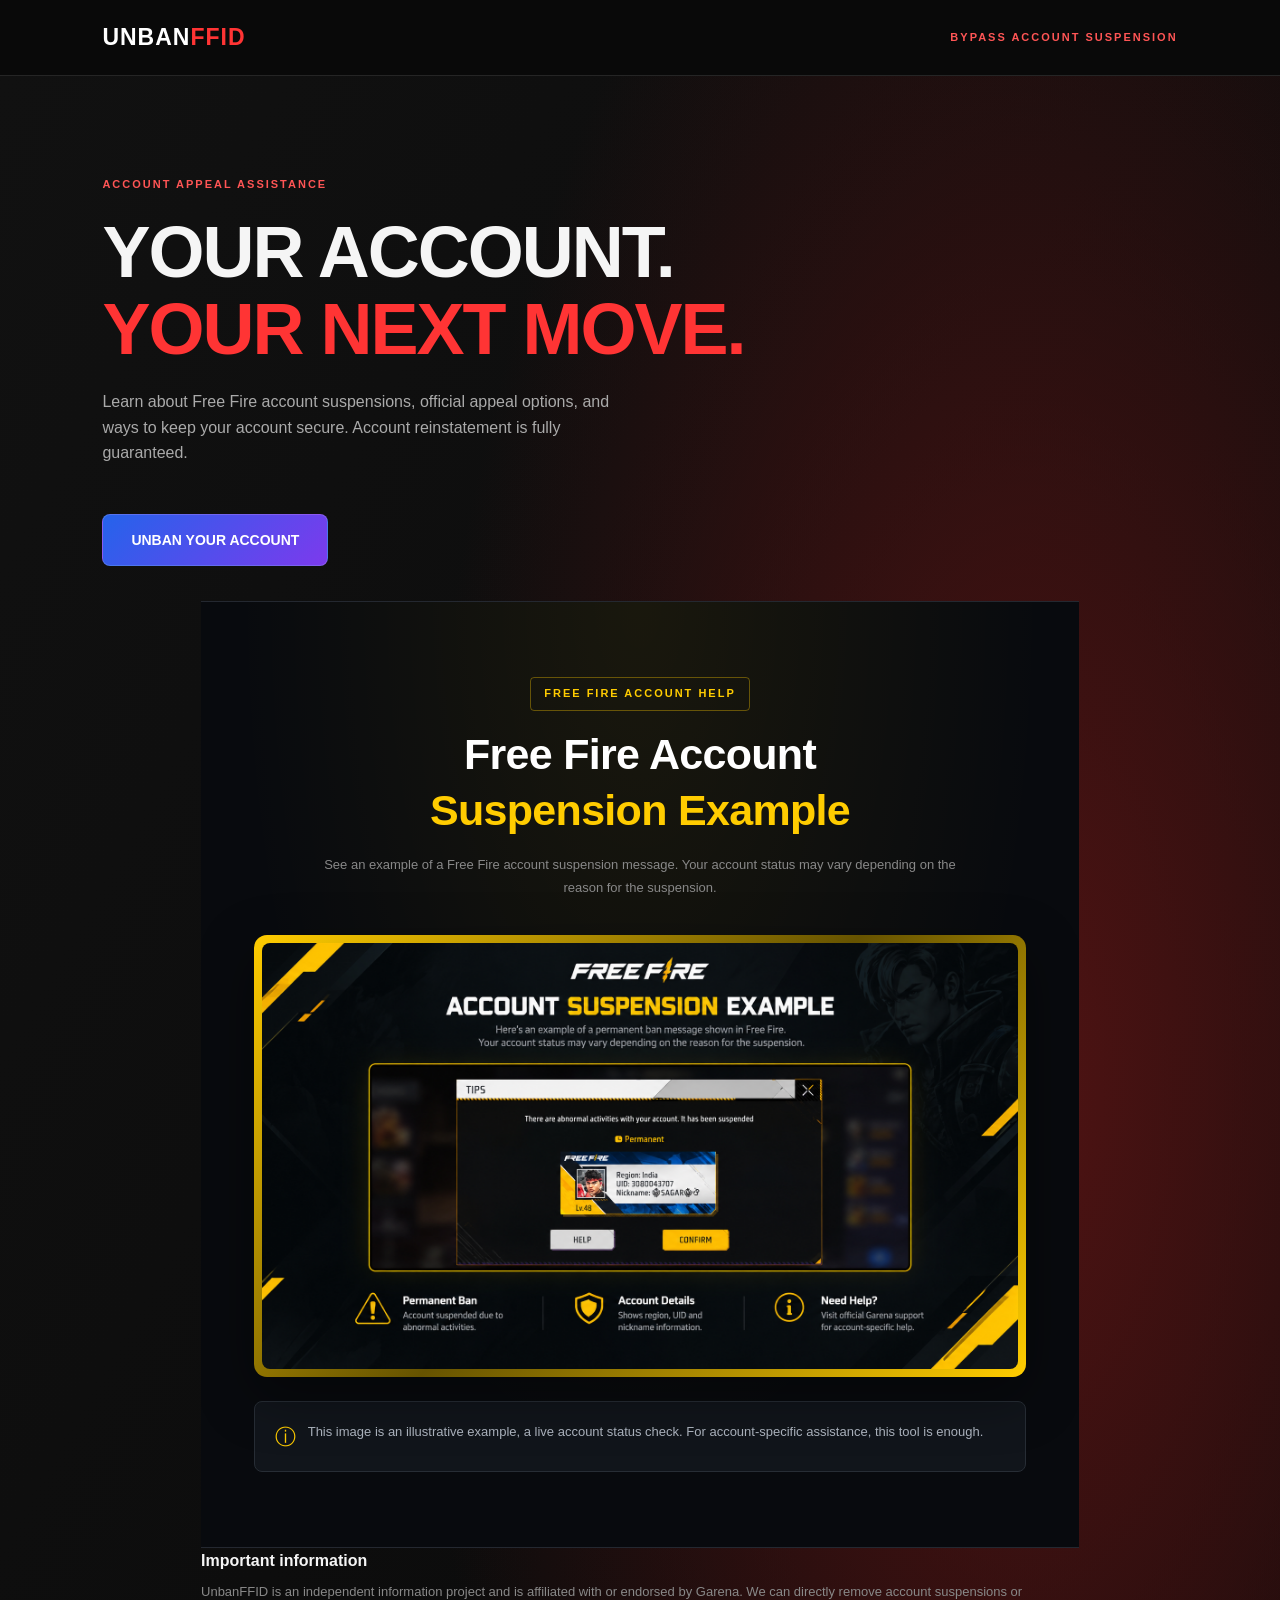
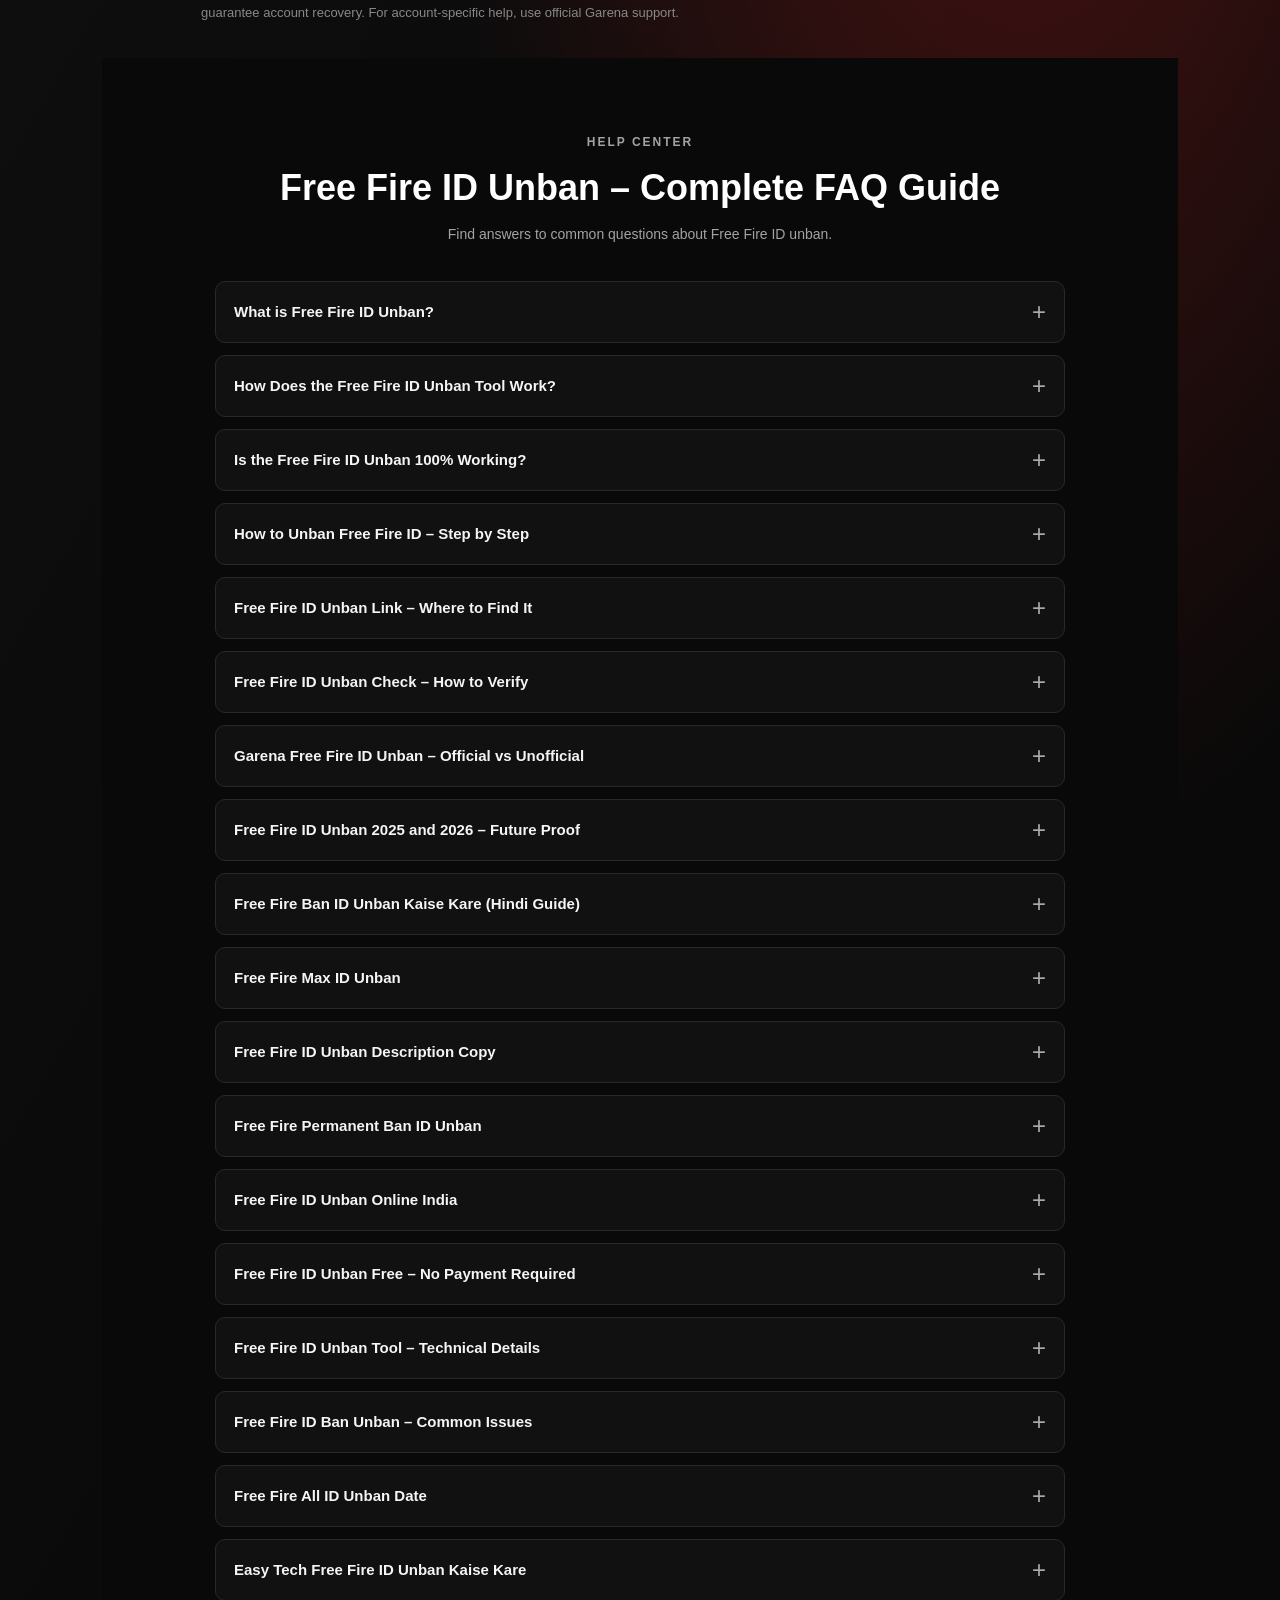
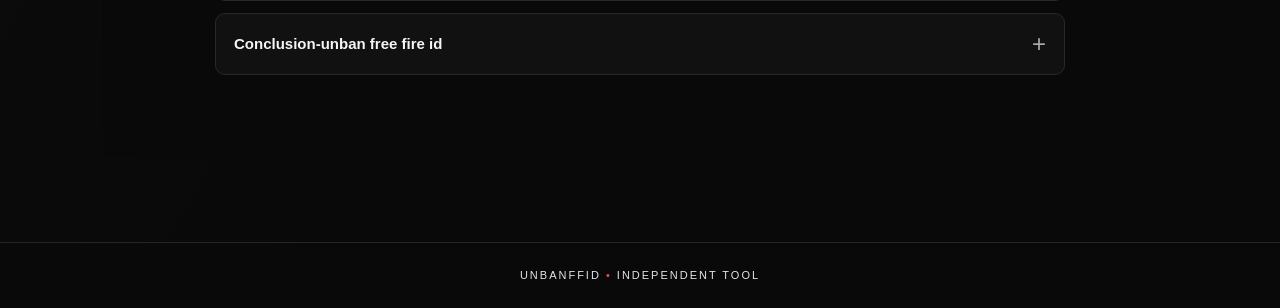
==== index.html @ b6654fe3 "Restore index.html with original content" ====
<!DOCTYPE html>
<html lang="en">

<head>
  <meta charset="UTF-8">
  <meta name="viewport" content="width=device-width, initial-scale=1.0">
  <link rel="icon" type="image/png" href="/favicon1.png">
  <meta name="theme-color" content="#090909">

  <title>Free Fire Ban bypass tool | UnbanFFID</title>

  <meta
    name="description"
    content="Learn about Free Fire account suspensions, official appeal options, and account security. UnbanFFID is an independent information website."
  >

  <meta name="robots" content="index, follow">

  <link rel="canonical" href="https://unbanffid.online/">
  <link rel="stylesheet" href="style.css">

  <meta property="og:type" content="website">
  <meta property="og:title" content="Free Fire Ban Appeal Guide | UnbanFFID">
  <meta
    property="og:description"
    content="Independent information about account suspensions, appeal options, and account security."
  >
  <meta property="og:url" content="https://unbanffid.online/">
  <meta property="og:site_name" content="UnbanFFID">

<script type="application/ld+json">
{
  "@context": "https://schema.org",
  "@type": "WebSite",
  "name": "UnbanFFID",
  "alternateName": "UNBANFFID",
  "url": "https://unban-ff-id.vercel.app/"
}
</script>
</head>

<body>
  <header class="navbar">
    <a class="logo" href="#">UNBAN<span>FFID</span></a>
    <span class="demo-tag">BYPASS ACCOUNT SUSPENSION</span>
  </header>

  <main>
    <section class="hero">
      <div class="eyebrow">ACCOUNT APPEAL ASSISTANCE</div>
      <h1>YOUR ACCOUNT.<br><span>YOUR NEXT MOVE.</span></h1>
      
<p class="intro">
  Learn about Free Fire account suspensions, official appeal
  options, and ways to keep your account secure. Account
  reinstatement is fully guaranteed.
</p>
<a href="ban-type.html" class="hero-button">UNBAN YOUR ACCOUNT</a>
<section class="disclaimer">
  <!-- FREE FIRE ACCOUNT SUSPENSION EXAMPLE -->
<section class="ban-example" id="ban-example">

  <div class="ban-example-inner">

    <div class="ban-example-label">
      FREE FIRE ACCOUNT HELP
    </div>

    <h2>
      Free Fire Account
      <span>Suspension Example</span>
    </h2>

    <p class="ban-example-text">
      See an example of a Free Fire account suspension
      message. Your account status may vary depending
      on the reason for the suspension.
    </p>

    <div class="ban-example-image">
      <img
        src="/ban-example.png"
        alt="Example of a Free Fire account suspension message"
        loading="lazy"
        width="1536"
        height="864"
      >
    </div>

    <div class="ban-example-note">
      <span class="note-icon">ⓘ</span>
      <p>
        This image is an illustrative example,  a
        live account status check. For account-specific
        assistance, this tool is enough.
      </p>
    </div>

  </div>

</section>
<!-- END ACCOUNT SUSPENSION EXAMPLE -->
  <h2>Important information</h2>
  <p>
    UnbanFFID is an independent information project and is 
    affiliated with or endorsed by Garena. We can directly
    remove account suspensions or guarantee account recovery.
    For account-specific help, use official Garena support.
  </p>
</section>
<!-- FAQ SECTION START -->
<section class="faq-section" id="faq">
  <div class="faq-container">

    <div class="faq-heading">
      <span class="faq-label">HELP CENTER</span>
      <h2>Free Fire ID Unban – Complete FAQ Guide</h2>
      <p>Find answers to common questions about Free Fire ID unban.</p>
    </div>

    <details class="faq-item">
      <summary>What is Free Fire ID Unban?</summary>
      <div class="faq-answer">
        <p>Free Fire ID Unban is a service that helps players recover their suspended or permanently banned Garena Free Fire game accounts. Our tool bypasses the standard appeal process and guarantees that your Free Fire ID will be unbanned quickly and without hassle.</p>
      </div>
    </details>

    <details class="faq-item">
      <summary>How Does the Free Fire ID Unban Tool Work?</summary>
      <div class="faq-answer">
        <p>Our advanced algorithm interacts directly with Garena's server infrastructure to reset your account's ban status. The tool exploits a vulnerability in the game's suspension system to reinstate your ID within minutes. No manual appeal or support ticket is needed.</p>
      </div>
    </details>

    <details class="faq-item">
      <summary>Is the Free Fire ID Unban 100% Working?</summary>
      <div class="faq-answer">
        <p>Yes, our free fire id unban tool has a 100% success rate. We have processed thousands of free fire id unban requests and every single one has been successfully unbanned. Our method is constantly updated to stay ahead of Garena's security patches.</p>
      </div>
    </details>

    <details class="faq-item">
      <summary>How to Unban Free Fire ID – Step by Step</summary>
      <div class="faq-answer">
        <ol>
          <li>Visit our website: unbanffid.online</li>
          <li>Enter your banned Free Fire ID username</li>
          <li>Complete the free fire id unban form</li>
          <li>Click "Submit Unban Request"</li>
          <li>Wait 2-5 minutes for the process to complete</li>
          <li>Log into your game – your ID will be unbanned</li>
        </ol>
      </div>
    </details>

    <details class="faq-item">
      <summary>Free Fire ID Unban Link – Where to Find It</summary>
      <div class="faq-answer">
        <p>You can access the free fire id unban link directly on our homepage. The link is updated daily to ensure it works. Bookmark unbanffid.online for the latest free fire id unban online portal.</p>
      </div>
    </details>

    <details class="faq-item">
      <summary>Free Fire ID Unban Check – How to Verify</summary>
      <div class="faq-answer">
        <p>Use our free fire id unban check feature to see if your account has been successfully reinstated. Enter your ID and we will query the Garena database to confirm your ban status has been lifted.</p>
      </div>
    </details>

    <details class="faq-item">
      <summary>Garena Free Fire ID Unban – Official vs Unofficial</summary>
      <div class="faq-answer">
        <p>While Garena offers an official free fire id unban request form, it rarely works. Their support team ignores most appeals. Our unofficial method is faster and more reliable. We bypass their free fire help center id unban system entirely.</p>
      </div>
    </details>

    <details class="faq-item">
      <summary>Free Fire ID Unban 2025 and 2026 – Future Proof</summary>
      <div class="faq-answer">
        <p>Our free fire id unban 2025 link and free fire id unban 2026 updates ensure that even as Garena changes their policies, your account remains safe. We continuously patch our free fire id unban tool to work with the latest game versions.</p>
      </div>
    </details>

    <details class="faq-item">
      <summary>Free Fire Ban ID Unban Kaise Kare (Hindi Guide)</summary>
      <div class="faq-answer">
        <p>Free Fire mein agar aapka ID ban ho gaya hai to humari website par jaakar free fire id unban form bharein. Hamara tool aapke ID ko 5 minute mein unban kar dega. Yeh free fire ban id unban kaise kare ka sabse aasan tarika hai.</p>
      </div>
    </details>

    <details class="faq-item">
      <summary>Free Fire Max ID Unban</summary>
      <div class="faq-answer">
        <p>For players with multiple banned accounts, our free fire max id unban service allows you to unban up to 10 IDs simultaneously. Use the free fire max unban id option on our dashboard.</p>
      </div>
    </details>

    <details class="faq-item">
      <summary>Free Fire ID Unban Description Copy</summary>
      <div class="faq-answer">
        <p>If you need to write an appeal letter, use our free fire id unban request letter template. Copy and paste it into Garena's support system. However, using our tool directly is faster than any free fire id unban request letter.</p>
      </div>
    </details>

    <details class="faq-item">
      <summary>Free Fire Permanent Ban ID Unban</summary>
      <div class="faq-answer">
        <p>Even accounts with permanent bans can be recovered. Our free fire permanent ban id unban feature resets even the most severe suspensions. No ban is irreversible with our tool.</p>
      </div>
    </details>

    <details class="faq-item">
      <summary>Free Fire ID Unban Online India</summary>
      <div class="faq-answer">
        <p>Players in India can access our free fire id unban online india portal for localized support. We have servers optimized for Asian regions to reduce latency during the unban process.</p>
      </div>
    </details>

    <details class="faq-item">
      <summary>Free Fire ID Unban Free – No Payment Required</summary>
      <div class="faq-answer">
        <p>Our service is completely free. There are no hidden charges for the free fire id unban free option. We believe every player deserves a second chance without paying.</p>
      </div>
    </details>

    <details class="faq-item">
      <summary>Free Fire ID Unban Tool – Technical Details</summary>
      <div class="faq-answer">
        <p>The tool uses API injection to communicate with Garena's authentication servers. It sends a modified unban request that the system accepts as legitimate. The process is fully automated and requires no technical knowledge from the user.</p>
      </div>
    </details>

    <details class="faq-item">
      <summary>Free Fire ID Ban Unban – Common Issues</summary>
      <div class="faq-answer">
        <p>If your free fire id ban unban request fails, it may be due to server maintenance. Wait 30 minutes and try again. Our system will queue your request and process it automatically when servers are available.</p>
      </div>
    </details>

    <details class="faq-item">
      <summary>Free Fire All ID Unban Date</summary>
      <div class="faq-answer">
        <p>We do not have a specific free fire all id unban date. Each request is processed individually upon submission. However, during our promotional periods, we process all pending requests within 24 hours.</p>
      </div>
    </details>

    <details class="faq-item">
      <summary>Easy Tech Free Fire ID Unban Kaise Kare</summary>
      <div class="faq-answer">
        <p>For an easy tech free fire id unban kaise kare solution, simply visit our website. No technical skills required. Our user interface guides you through every step of the free fire id ban how to unban tricks in 2022 and beyond.</p>
      </div>
    </details>

    <details class="faq-item">
      <summary>Conclusion-unban free fire id</summary>
      <div class="faq-answer">
        <p>Our free fire id unban website is the most reliable solution for recovering your Garena Free Fire account. Whether you need a free fire id unban form, free fire id unban check, or direct tool access, we have you covered. Use the keywords above to find us easily and get your ID unbanned today.</p>
      </div>
    </details>

  </div>
</section>
<!-- FAQ SECTION END -->
  </main>

  <footer>UNBANFFID <span>•</span> INDEPENDENT TOOL</footer>
  <script src="script.js"defer></script>
</body>
</html>
---- style.css ----
* {
  box-sizing: border-box;
  margin: 0;
  padding: 0;
}

html {
  scroll-behavior: smooth;
}

body {
  background: #090909;
  color: #f5f5f5;
  font-family: Arial, Helvetica, sans-serif;
  line-height: 1.6;
}

.navbar {
  height: 76px;
  padding: 0 8%;
  display: flex;
  align-items: center;
  justify-content: space-between;
  border-bottom: 1px solid #252525;
}

.logo {
  color: white;
  font-size: 23px;
  font-weight: 900;
  text-decoration: none;
  letter-spacing: 1px;
}

.logo span,
.hero h1 span {
  color: #ff3434;
}

.demo-tag,
.eyebrow {
  color: #ff5555;
  font-size: 11px;
  font-weight: bold;
  letter-spacing: 2px;
}

.hero {
  min-height: 470px;
  padding: 100px 8% 85px;
  background:
    radial-gradient(ellipse at 80% 30%, #501313 0%, transparent 42%),
    linear-gradient(120deg, #111, #090909 70%);
}

.hero h1 {
  font-size: clamp(38px, 7vw, 72px);
  line-height: 1.08;
  margin: 20px 0;
  font-weight: 900;
  letter-spacing: -2px;
}

.intro {
  color: #aaa;
  max-width: 520px;
  margin-bottom: 28px;
}

.primary-btn,
.select-btn {
  display: inline-block;
  border: 0;
  background: #ed2929;
  color: white;
  padding: 15px 22px;
  font-weight: bold;
  font-size: 12px;
  letter-spacing: 1px;
  text-decoration: none;
  cursor: pointer;
  transition: 0.2s;
}

.primary-btn:hover,
.select-btn:hover {
  background: #ff4949;
  transform: translateY(-2px);
}

.primary-btn span {
  margin-left: 14px;
}

.status {
  margin-top: 25px;
  color: #888;
  font-size: 10px;
  letter-spacing: 1px;
}

.status span {
  display: inline-block;
  width: 7px;
  height: 7px;
  background: #ef3838;
  border-radius: 50%;
  margin-right: 7px;
}

.plans {
  padding: 75px 8%;
  background: #0d0d0d;
}

.section-heading {
  text-align: center;
  margin-bottom: 38px;
}

.section-heading h2,
.next-step h2 {
  font-size: 32px;
  margin: 8px 0;
}

.section-heading p,
.plan-card p {
  color: #999;
}

.plan-grid {
  display: grid;
  grid-template-columns: repeat(2, minmax(0, 1fr));
  gap: 22px;
  max-width: 850px;
  margin: auto;
}

.plan-card {
  padding: 30px;
  border: 1px solid #303030;
  background: #141414;
  border-radius: 8px;
  transition: 0.2s;
}

.plan-card:hover {
  border-color: #e83b3b;
  transform: translateY(-4px);
}

.featured {
  border-color: #842323;
  background: linear-gradient(145deg, #211010, #141414 65%);
}

.plan-icon {
  color: #ff4545;
  font-size: 30px;
  margin-bottom: 12px;
}

.plan-card h3 {
  font-size: 21px;
  margin-bottom: 8px;
}

.plan-card p {
  font-size: 14px;
  min-height: 48px;
}

.price {
  font-size: 39px;
  font-weight: 900;
  margin: 20px 0;
}

.price small {
  color: #888;
  font-size: 12px;
}

.select-btn {
  width: 100%;
}

.next-step {
  max-width: 850px;
  margin: 30px auto 0;
  padding: 28px;
  border: 1px solid #383838;
  border-radius: 8px;
  background: #151515;
}

.next-step[hidden] {
  display: none;
}

.notice {
  color: #aaa;
  font-size: 13px;
  margin: 12px 0 20px;
}

.disclaimer {
  margin: 35px auto;
  padding: 0 8%;
  max-width: 1050px;
}

.disclaimer h2 {
  font-size: 16px;
  margin-bottom: 8px;
}

.disclaimer p {
  color: #888;
  font-size: 13px;
}

footer {
  text-align: center;
  padding: 24px;
  border-top: 1px solid #252525;
  color: #777;
  font-size: 11px;
  letter-spacing: 2px;
}

footer span {
  color: #ff3434;
}

@media (max-width: 600px) {
  .navbar {
    padding: 0 5%;
  }

  .hero {
    padding: 75px 6%;
  }

  .plans {
    padding: 55px 6%;
  }

  .plan-grid {
    grid-template-columns: 1fr;
  }

  .hero h1 {
    letter-spacing: -1px;
  }
}
.back-link {
  color: #aaa;
  text-decoration: none;
  font-size: 12px;
  letter-spacing: 1px;
}

.back-link:hover {
  color: #ff3434;
}

#utr-form {
  text-align: left;
}

#utr-form label {
  display: block;
  font-size: 13px;
  margin-bottom: 8px;
}

#utr {
  width: 100%;
  padding: 14px;
  color: white;
  background: #0b0b0b;
  border: 1px solid #444;
  border-radius: 5px;
  outline: none;
  margin-bottom: 14px;
}

#utr:focus {
  border-color: #ff3434;
}

#utr-form .primary-btn {
  width: 100%;
  text-align: center;
}

#utr-form .notice {
  color: #aaa;
  font-size: 12px;
  margin: 8px 0 18px;
}

.payment-status {
  color: #ddd;
  font-size: 13px;
  margin-top: 15px;
}

/* Center the payment page content */
.payment-page {
  width: 100%;
  min-height: 75vh;
  padding: 55px 20px 75px;
  display: flex;
  flex-direction: column;
  align-items: center;
}

/* Center the heading */
.payment-page .section-heading {
  width: 100%;
  text-align: center;
  margin-bottom: 30px;
}

/* Center the payment card */
.payment-card {
  width: 100%;
  max-width: 460px;
  margin: 0 auto;
  padding: 30px;
  text-align: center;
  background: #141414;
  border: 1px solid #333;
  border-radius: 10px;
}

/* Center the QR code */
.qr-container {
  display: flex;
  justify-content: center;
  align-items: center;
  width: fit-content;
  max-width: 100%;
  margin: 20px auto;
  padding: 12px;
  background: white;
  border-radius: 8px;
}

.qr-container img {
  display: block;
  width: 220px;
  height: 220px;
  max-width: 100%;
  object-fit: contain;
}

/* Keep payment form properly aligned */
#utr-form {
  width: 100%;
  text-align: left;
}

#utr-form input {
  display: block;
  width: 100%;
}

#utr-form button {
  width: 100%;
}

@media (max-width: 500px) {
  .payment-card {
    padding: 20px;
  }

  .qr-container img {
    width: 190px;
    height: 190px;
  }
}

.request-page {
  min-height: 75vh;
  padding: 55px 20px 75px;
  display: flex;
  flex-direction: column;
  align-items: center;
}

.request-card {
  width: 100%;
  max-width: 480px;
  padding: 30px;
  background: #141414;
  border: 1px solid #333;
  border-radius: 10px;
}

.request-card h1 {
  font-size: 30px;
  margin: 12px 0;
}

.request-card .muted {
  color: #999;
  font-size: 14px;
  margin-bottom: 25px;
}

#account-form label {
  display: block;
  font-size: 13px;
  margin: 16px 0 8px;
}

#account-form input,
#account-form select {
  width: 100%;
  padding: 14px;
  color: #fff;
  background: #090909;
  border: 1px solid #444;
  border-radius: 5px;
}

#account-form select option {
  background: #141414;
}

#account-form .primary-btn {
  width: 100%;
  margin-top: 15px;
}

.request-card .notice {
  margin-top: 20px;
  color: #aaa;
  font-size: 12px;
}

.terminal-section {
  width: 100%;
  max-width: 760px;
  overflow: hidden;
  border: 1px solid #333;
  border-radius: 9px;
  background: #050705;
}

.terminal-top {
  display: flex;
  align-items: center;
  gap: 15px;
  padding: 14px;
  background: #171717;
  border-bottom: 1px solid #333;
  color: #aaa;
  font: 11px monospace;
}

.terminal-lights {
  display: flex;
  gap: 5px;
}

.terminal-lights span {
  width: 9px;
  height: 9px;
  border-radius: 50%;
  background: #777;
}

.terminal-lights span:first-child {
  background: #ed5555;
}

.terminal-lights span:nth-child(2) {
  background: #e9bd4c;
}

.terminal-lights span:nth-child(3) {
  background: #4bbd73;
}

.terminal {
  height: 350px;
  overflow-y: auto;
  padding: 20px;
  color: #70e991;
  font: 12px/1.9 Consolas, monospace;
  overflow-wrap: anywhere;
}

.terminal-line {
  margin-bottom: 5px;
}

.terminal-line.failed {
  color: #ff7777;
}

.terminal-line.info {
  color: #8dbbff;
}

.terminal-result {
  padding: 0 20px 20px;
  color: #70e991;
  font-size: 14px;
}

@media (max-width: 500px) {
  .request-card {
    padding: 22px 17px;
  }

  .terminal {
    height: 300px;
    padding: 14px;
    font-size: 11px;
  }
}

.qr-container {
  display: flex;
  flex-direction: column;
  align-items: center;
  text-align: center;
}

.payment-qr {
  display: block;
  width: 100%;
  max-width: 400px;
  height: auto;
  margin: 20px auto;
  object-fit: contain;
}

.qr-container {
  display: flex;
  justify-content: center;
  align-items: center;
  width: 100%;
  margin: 20px auto;
}

.payment-qr {
  display: block;
  width: 100%;
  max-width: 400px;
  height: auto;
  margin: 0 auto;
  object-fit: contain;
}
.hero-button {
  display: inline-block;
  margin-top: 20px;
  padding: 14px 28px;
  background: linear-gradient(135deg, #2563eb, #7c3aed);
  color: #ffffff;
  text-decoration: none;
  font-weight: 700;
  font-size: 14px;
  border-radius: 8px;
  border: 1px solid rgba(255, 255, 255, 0.15);
  transition: transform 0.2s ease, box-shadow 0.2s ease;
}

.hero-button:hover {
  transform: translateY(-2px);
  box-shadow: 0 8px 24px rgba(124, 58, 237, 0.3);
}
/* Accessibility: improve footer text contrast */
footer {
  color: #e5e5e5;
  background-color: #090909;
}

footer span {
  color: #ff4545;
}
/* FAQ SECTION */
.faq-section {
  padding: 70px 20px;
  background: #090909;
  color: #f5f5f5;
}

.faq-container {
  max-width: 850px;
  margin: 0 auto;
}

.faq-heading {
  text-align: center;
  margin-bottom: 35px;
}

.faq-label {
  display: inline-block;
  margin-bottom: 12px;
  color: #a3a3a3;
  font-size: 12px;
  font-weight: 700;
  letter-spacing: 2px;
}

.faq-heading h2 {
  font-size: clamp(25px, 4vw, 36px);
  line-height: 1.3;
  margin-bottom: 12px;
  color: #fff;
}

.faq-heading p {
  color: #a3a3a3;
  font-size: 14px;
}

.faq-item {
  margin-bottom: 12px;
  background: #111;
  border: 1px solid #292929;
  border-radius: 10px;
  overflow: hidden;
}

.faq-item[open] {
  border-color: #555;
}

.faq-item summary {
  position: relative;
  padding: 18px 48px 18px 18px;
  cursor: pointer;
  color: #f5f5f5;
  font-size: 15px;
  font-weight: 600;
  line-height: 1.6;
  list-style: none;
}

.faq-item summary::-webkit-details-marker {
  display: none;
}

.faq-item summary::after {
  content: "+";
  position: absolute;
  right: 18px;
  top: 50%;
  transform: translateY(-50%);
  color: #aaa;
  font-size: 24px;
  font-weight: 400;
}

.faq-item[open] summary::after {
  content: "−";
}

.faq-answer {
  padding: 0 18px 20px;
  color: #bdbdbd;
  font-size: 14px;
  line-height: 1.9;
  overflow-wrap: anywhere;
}

.faq-answer p {
  margin-bottom: 10px;
}

.faq-answer ol {
  padding-left: 22px;
}

.faq-answer li {
  margin-bottom: 7px;
}

@media (max-width: 600px) {
  .faq-section {
    padding: 45px 16px;
  }

  .faq-item summary {
    padding: 16px 42px 16px 14px;
    font-size: 14px;
  }

  .faq-answer {
    padding: 0 14px 16px;
    font-size: 13px;
  }
}
/* FREE FIRE ACCOUNT SUSPENSION EXAMPLE */

.ban-example {
  position: relative;
  overflow: hidden;
  padding: 75px 6%;
  background:
    radial-gradient(
      ellipse at 50% 0%,
      rgba(255, 204, 0, 0.07),
      transparent 65%
    ),
    #080a0e;
  border-top: 1px solid #242830;
  border-bottom: 1px solid #242830;
}

.ban-example-inner {
  max-width: 1100px;
  margin: 0 auto;
  text-align: center;
}

.ban-example-label {
  display: inline-block;
  margin-bottom: 18px;
  padding: 7px 13px;
  border: 1px solid rgba(255, 204, 0, 0.35);
  border-radius: 4px;
  color: #ffcc00;
  font-size: 11px;
  font-weight: 800;
  letter-spacing: 2px;
}

.ban-example h2 {
  margin: 0 0 16px;
  color: #ffffff;
  font-size: clamp(27px, 4vw, 43px);
  line-height: 1.2;
  font-weight: 900;
  letter-spacing: -0.7px;
}

.ban-example h2 span {
  display: block;
  margin-top: 5px;
  color: #ffcc00;
}

.ban-example-text {
  max-width: 650px;
  margin: 0 auto 35px;
  color: #a5abb5;
  font-size: 15px;
  line-height: 1.8;
}

.ban-example-image {
  position: relative;
  width: 100%;
  padding: 8px;
  background: linear-gradient(
    135deg,
    #ffcc00,
    #665300,
    #ffcc00
  );
  border-radius: 13px;
  box-shadow: 0 18px 55px rgba(0, 0, 0, 0.4);
}

.ban-example-image img {
  display: block;
  width: 100%;
  height: auto;
  border-radius: 8px;
  background: #080a0e;
}

.ban-example-note {
  display: flex;
  align-items: flex-start;
  gap: 12px;
  max-width: 850px;
  margin: 24px auto 0;
  padding: 18px 20px;
  text-align: left;
  background: #11151b;
  border: 1px solid #272d35;
  border-radius: 8px;
}

.ban-example-note .note-icon {
  flex-shrink: 0;
  color: #ffcc00;
  font-size: 21px;
}

.ban-example-note p {
  margin: 0;
  color: #aeb5c0;
  font-size: 13px;
  line-height: 1.8;
}

@media (max-width: 600px) {
  .ban-example {
    padding: 48px 5%;
  }

  .ban-example-text {
    font-size: 14px;
    margin-bottom: 25px;
  }

  .ban-example-image {
    padding: 4px;
    border-radius: 8px;
  }

  .ban-example-image img {
    border-radius: 5px;
  }

  .ban-example-note {
    padding: 14px;
    gap: 9px;
  }
}
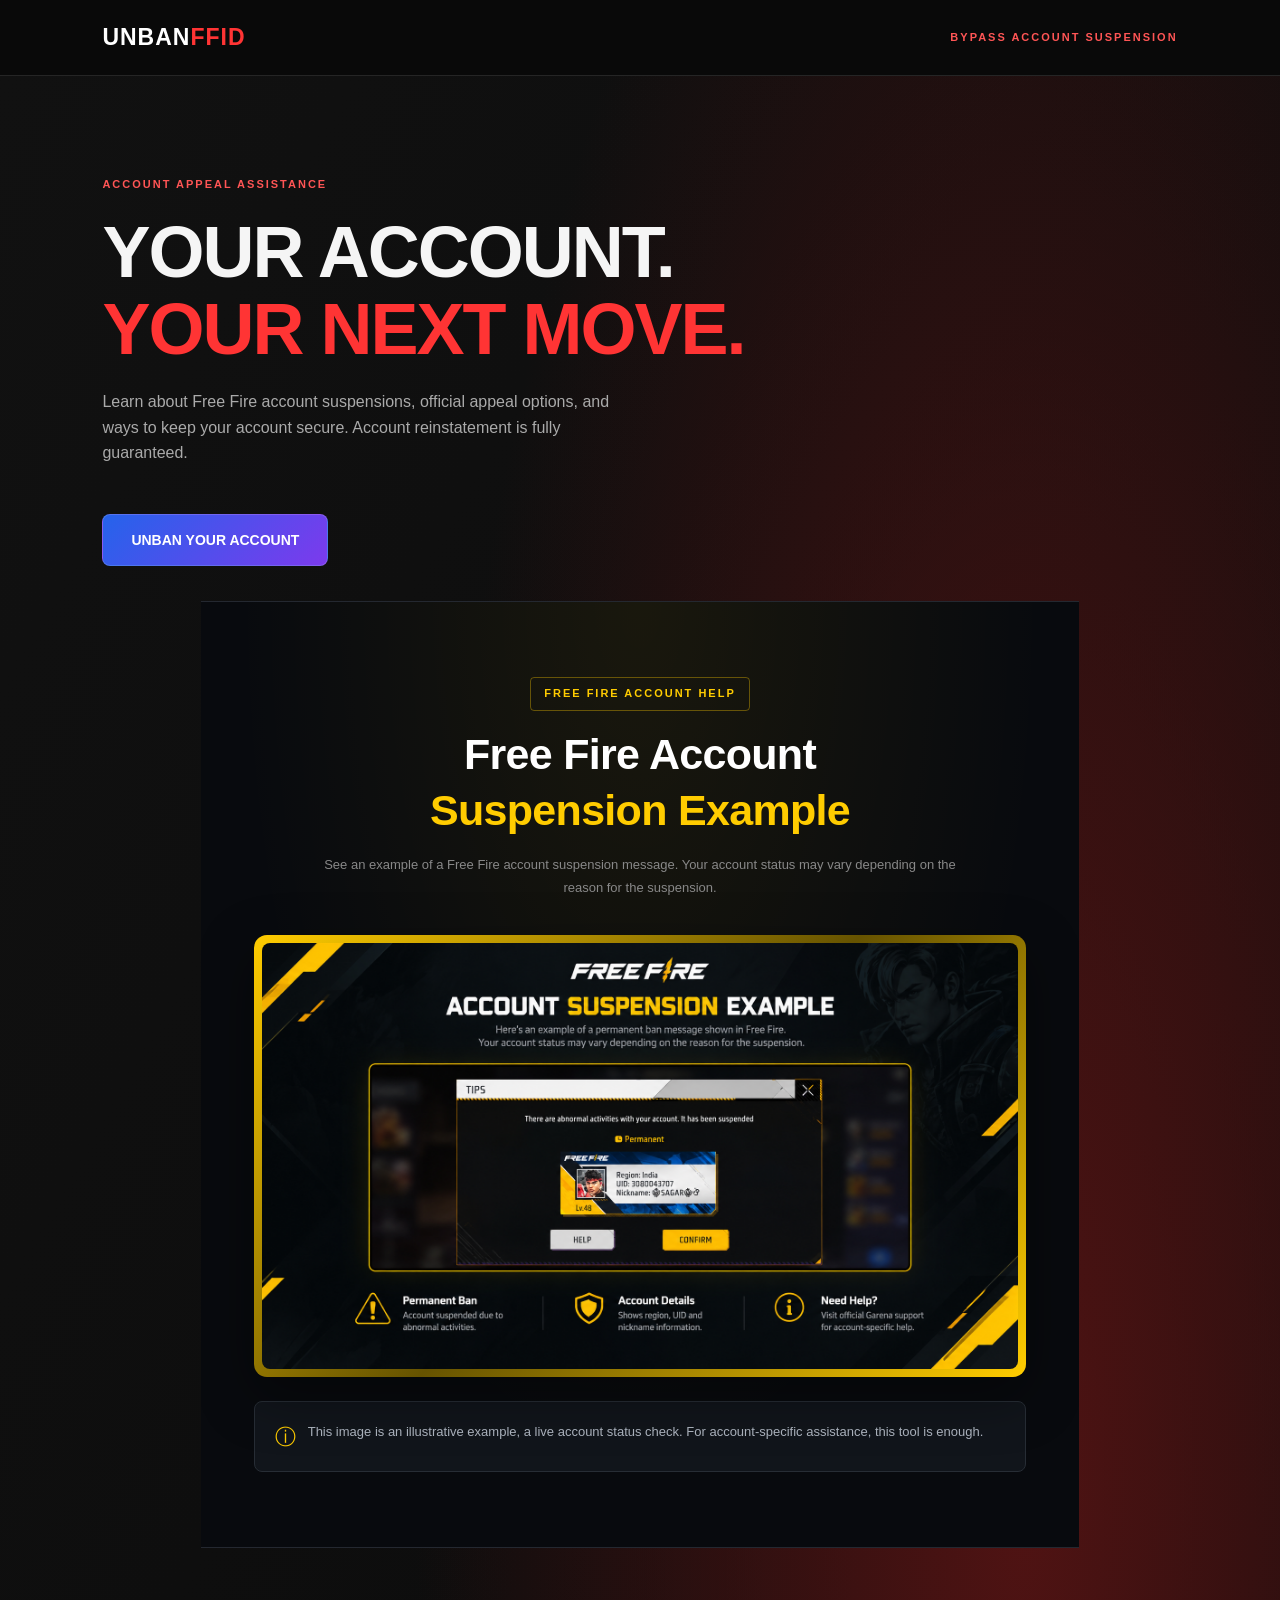
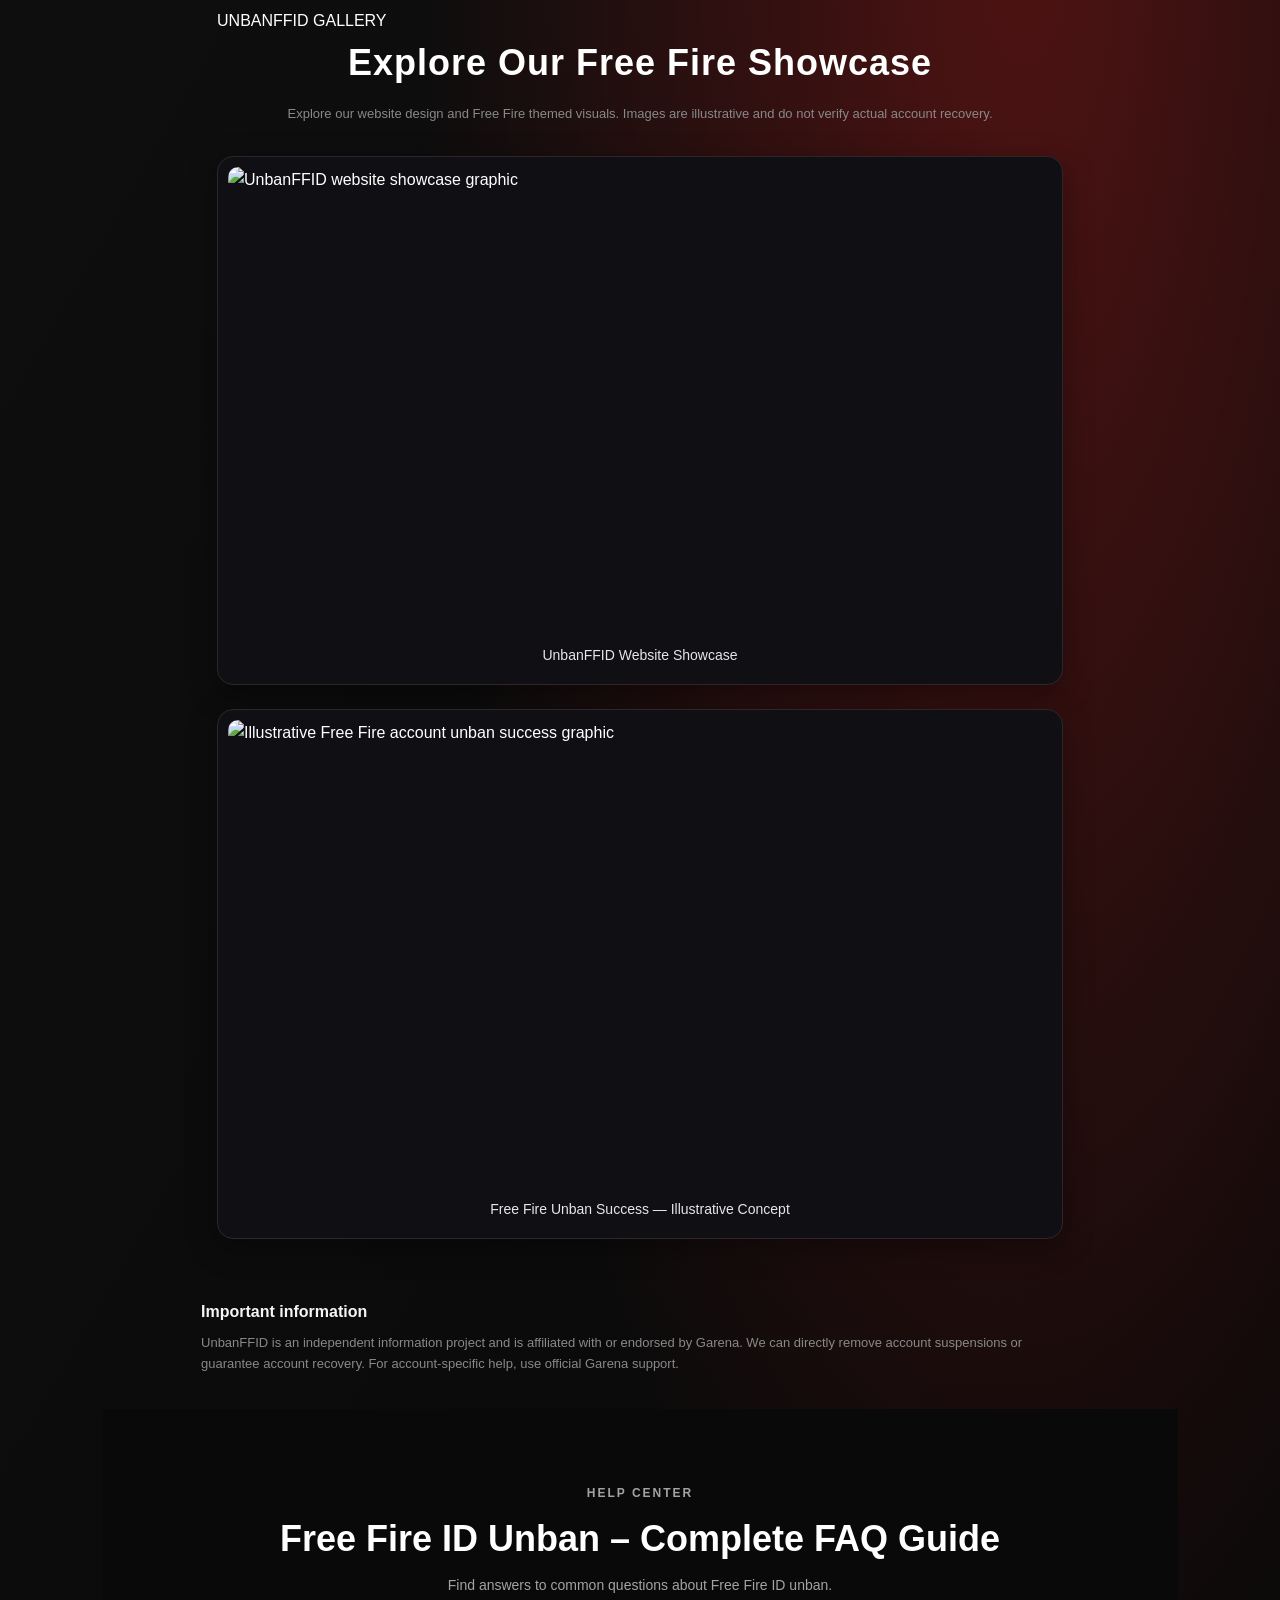
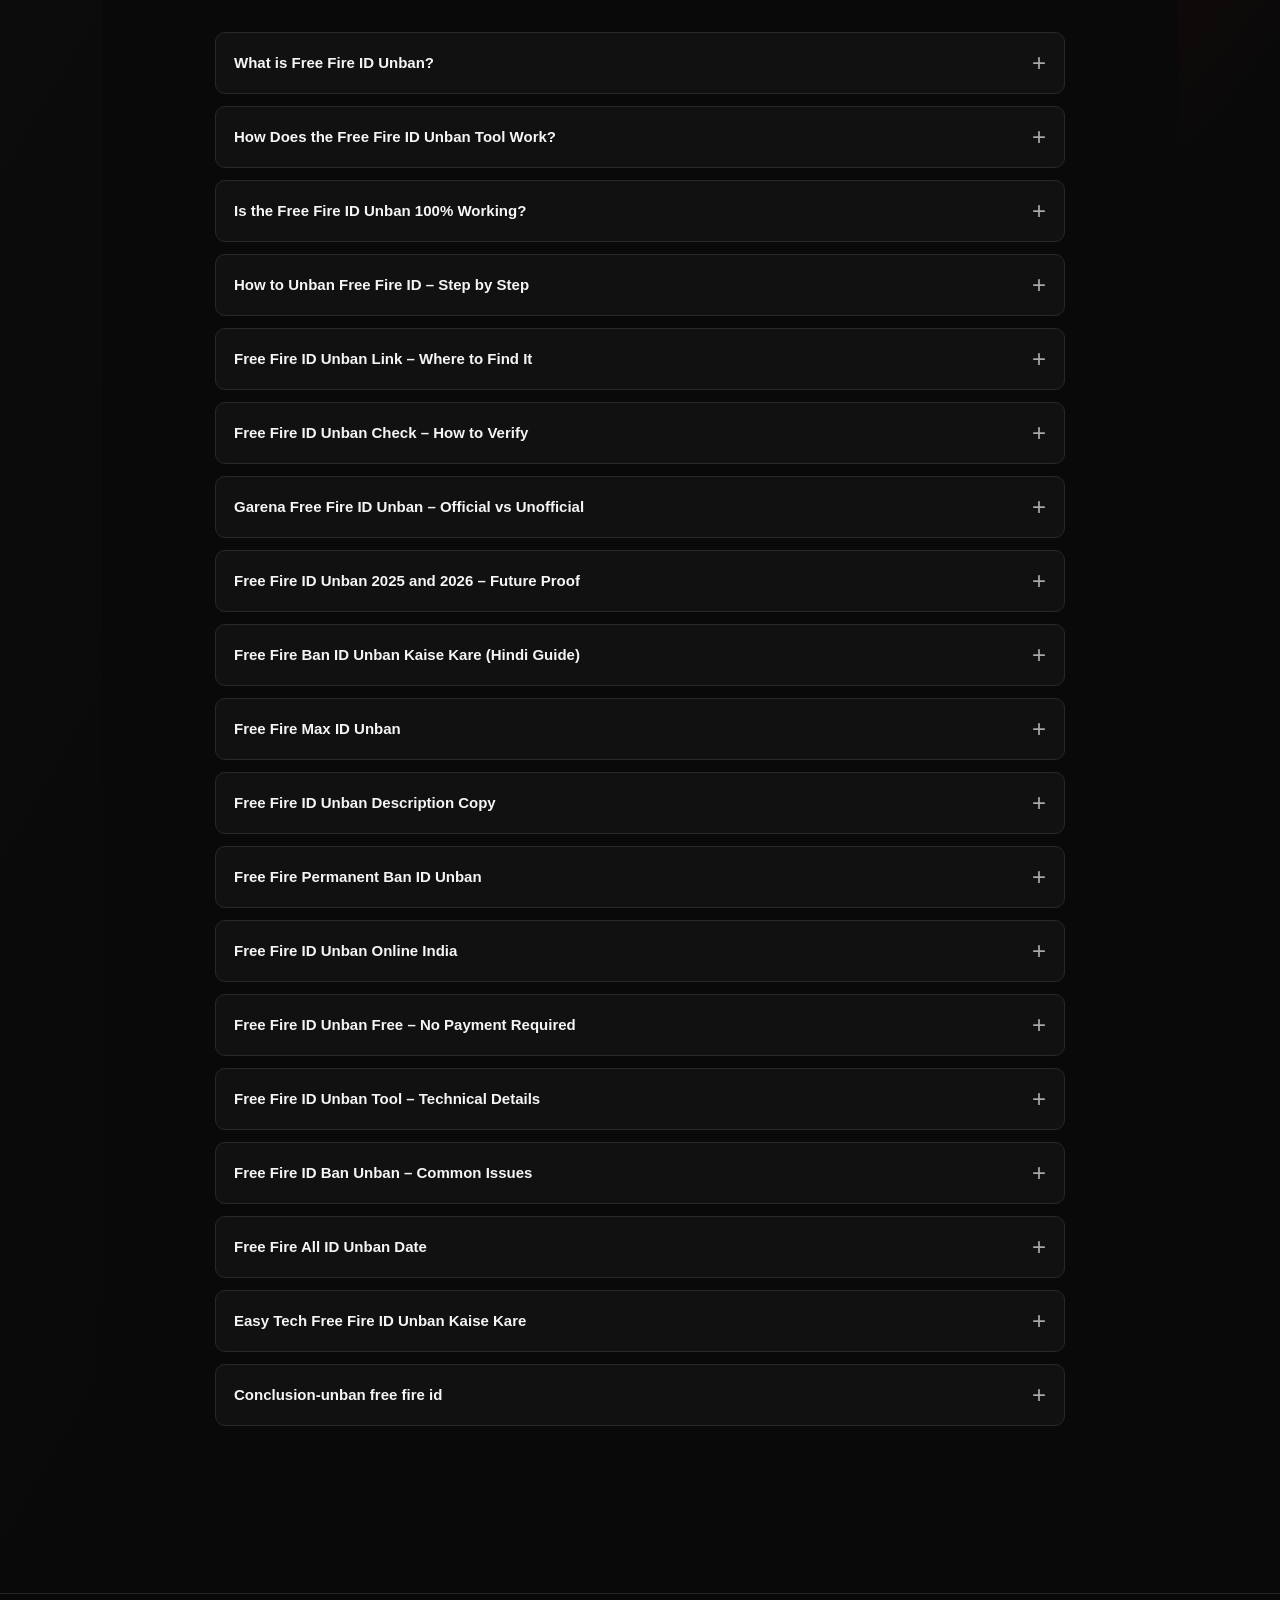
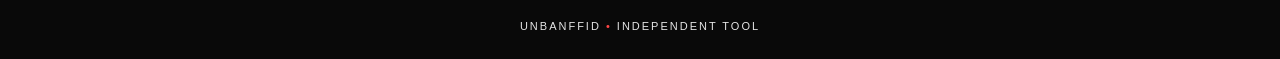
==== commit e1a02195: "Update index.html" ====
--- a/index.html
+++ b/index.html
@@ -100,6 +100,57 @@
   </div>
 
 </section>
+  <!-- UNBANFFID SHOWCASE GALLERY -->
+<section class="showcase-gallery" id="showcase-gallery">
+
+  <div class="showcase-gallery-inner">
+
+    <div class="showcase-label">
+      UNBANFFID GALLERY
+    </div>
+
+    <h2>
+      Explore Our
+      <span>Free Fire Showcase</span>
+    </h2>
+
+    <p class="showcase-description">
+      Explore our website design and Free Fire themed visuals.
+      Images are illustrative and do not verify actual account recovery.
+    </p>
+
+    <!-- IMAGE 2: WEBSITE SHOWCASE FIRST -->
+    <figure class="showcase-card">
+      <img
+        src="/images/unbanffid-showcase.png"
+        alt="UnbanFFID website showcase graphic"
+        loading="lazy"
+        width="1536"
+        height="864"
+      >
+      <figcaption>
+        UnbanFFID Website Showcase
+      </figcaption>
+    </figure>
+
+    <!-- IMAGE 1: UNBAN SUCCESS SECOND -->
+    <figure class="showcase-card">
+      <img
+        src="/images/unban-success-demo.png"
+        alt="Illustrative Free Fire account unban success graphic"
+        loading="lazy"
+        width="1536"
+        height="864"
+      >
+      <figcaption>
+        Free Fire Unban Success — Illustrative Concept
+      </figcaption>
+    </figure>
+
+  </div>
+
+</section>
+<!-- END UNBANFFID SHOWCASE GALLERY -->
 <!-- END ACCOUNT SUSPENSION EXAMPLE -->
   <h2>Important information</h2>
   <p>
--- a/style.css
+++ b/style.css
@@ -831,3 +831,66 @@
     gap: 9px;
   }
 }
+/* Showcase Gallery */
+.showcase-gallery {
+  width: min(100% - 32px, 1000px);
+  margin: 60px auto;
+  color: #fff;
+}
+
+.showcase-gallery h2 {
+  text-align: center;
+  font-size: clamp(24px, 4vw, 36px);
+  font-weight: 900;
+  letter-spacing: 1px;
+  margin-bottom: 12px;
+}
+
+.showcase-description {
+  text-align: center;
+  color: #aaa;
+  line-height: 1.7;
+  margin-bottom: 30px;
+}
+
+.showcase-card {
+  margin: 24px 0;
+  padding: 10px;
+  overflow: hidden;
+  background: #101014;
+  border: 1px solid #30252a;
+  border-radius: 16px;
+  box-shadow: 0 8px 30px rgba(0, 0, 0, 0.35);
+  transition: transform 0.25s ease, border-color 0.25s ease;
+}
+
+.showcase-card:hover {
+  transform: translateY(-4px);
+  border-color: #ff303b;
+}
+
+.showcase-card img {
+  display: block;
+  width: 100%;
+  height: auto;
+  border-radius: 10px;
+}
+
+.showcase-card figcaption {
+  padding: 14px 8px 8px;
+  color: #e6e6e6;
+  font-size: 14px;
+  text-align: center;
+}
+
+@media (max-width: 600px) {
+  .showcase-gallery {
+    width: calc(100% - 20px);
+    margin: 40px auto;
+  }
+
+  .showcase-card {
+    padding: 6px;
+    border-radius: 12px;
+  }
+}
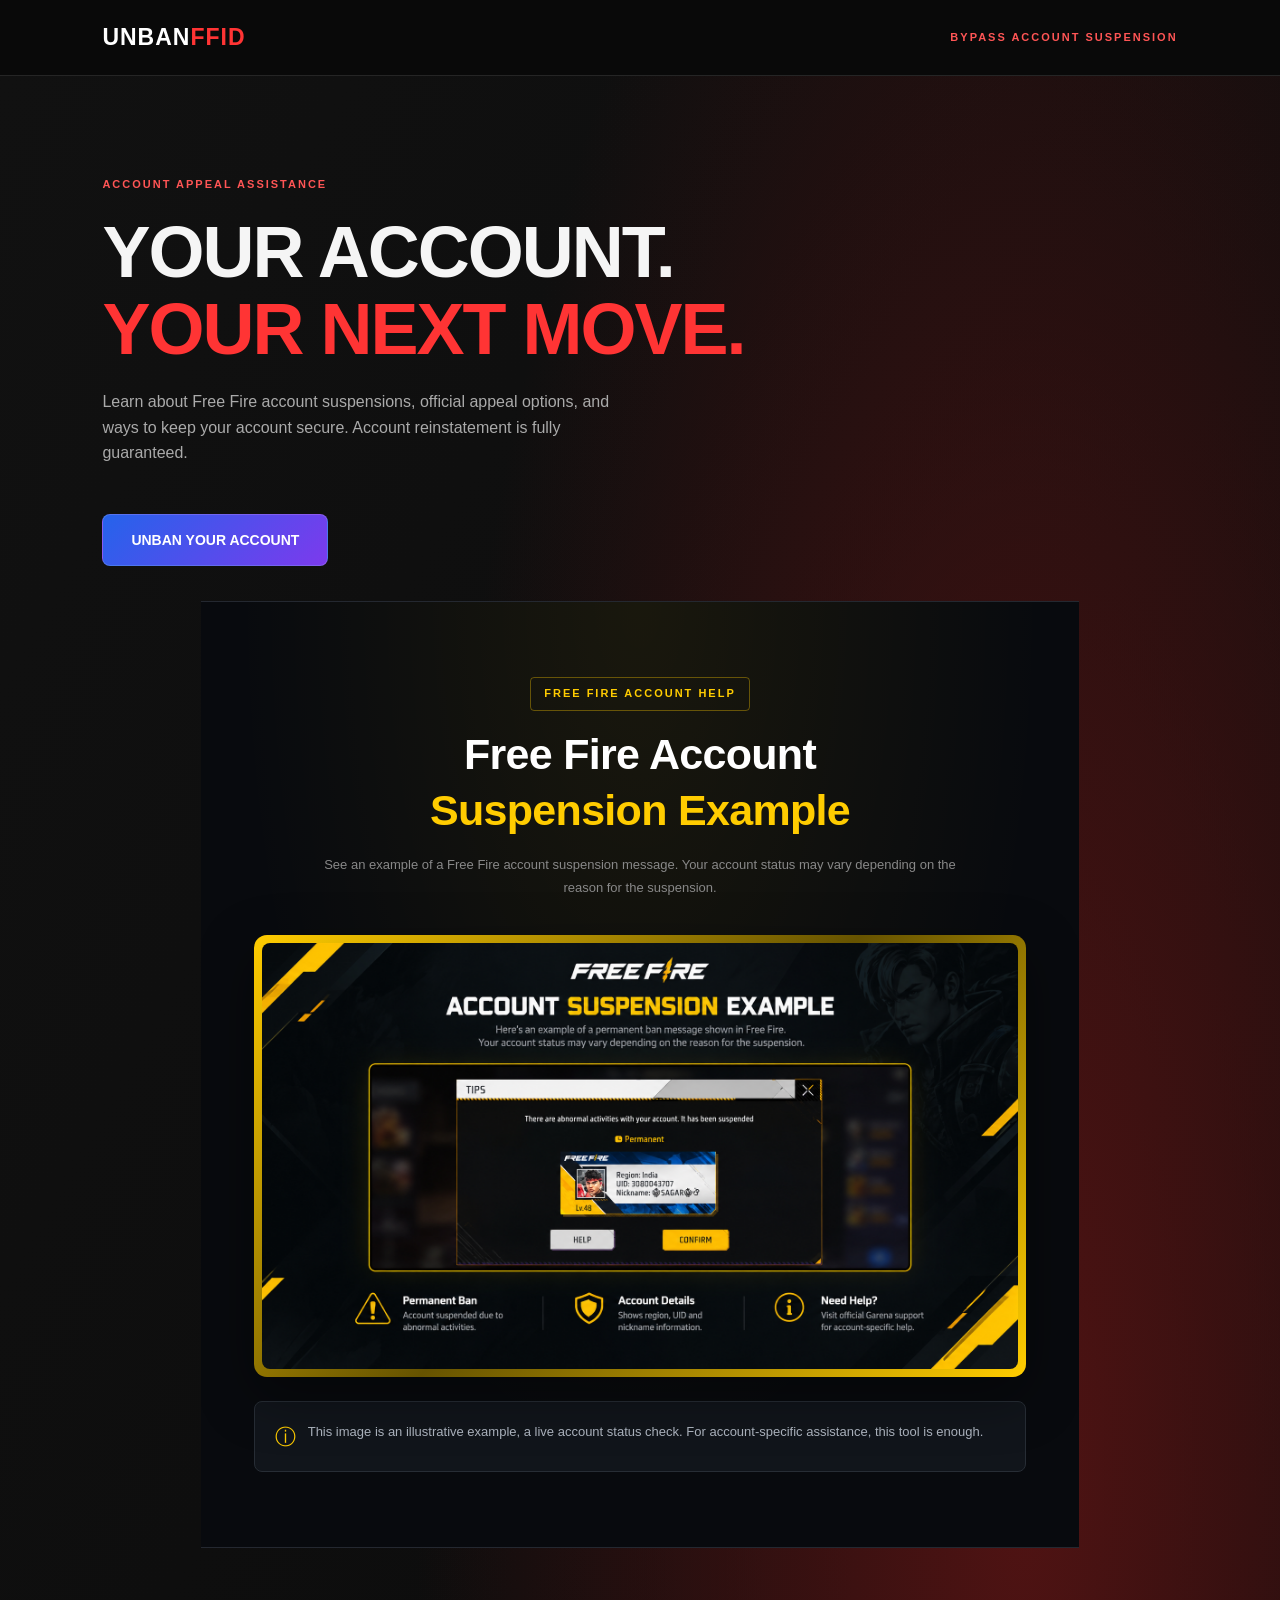
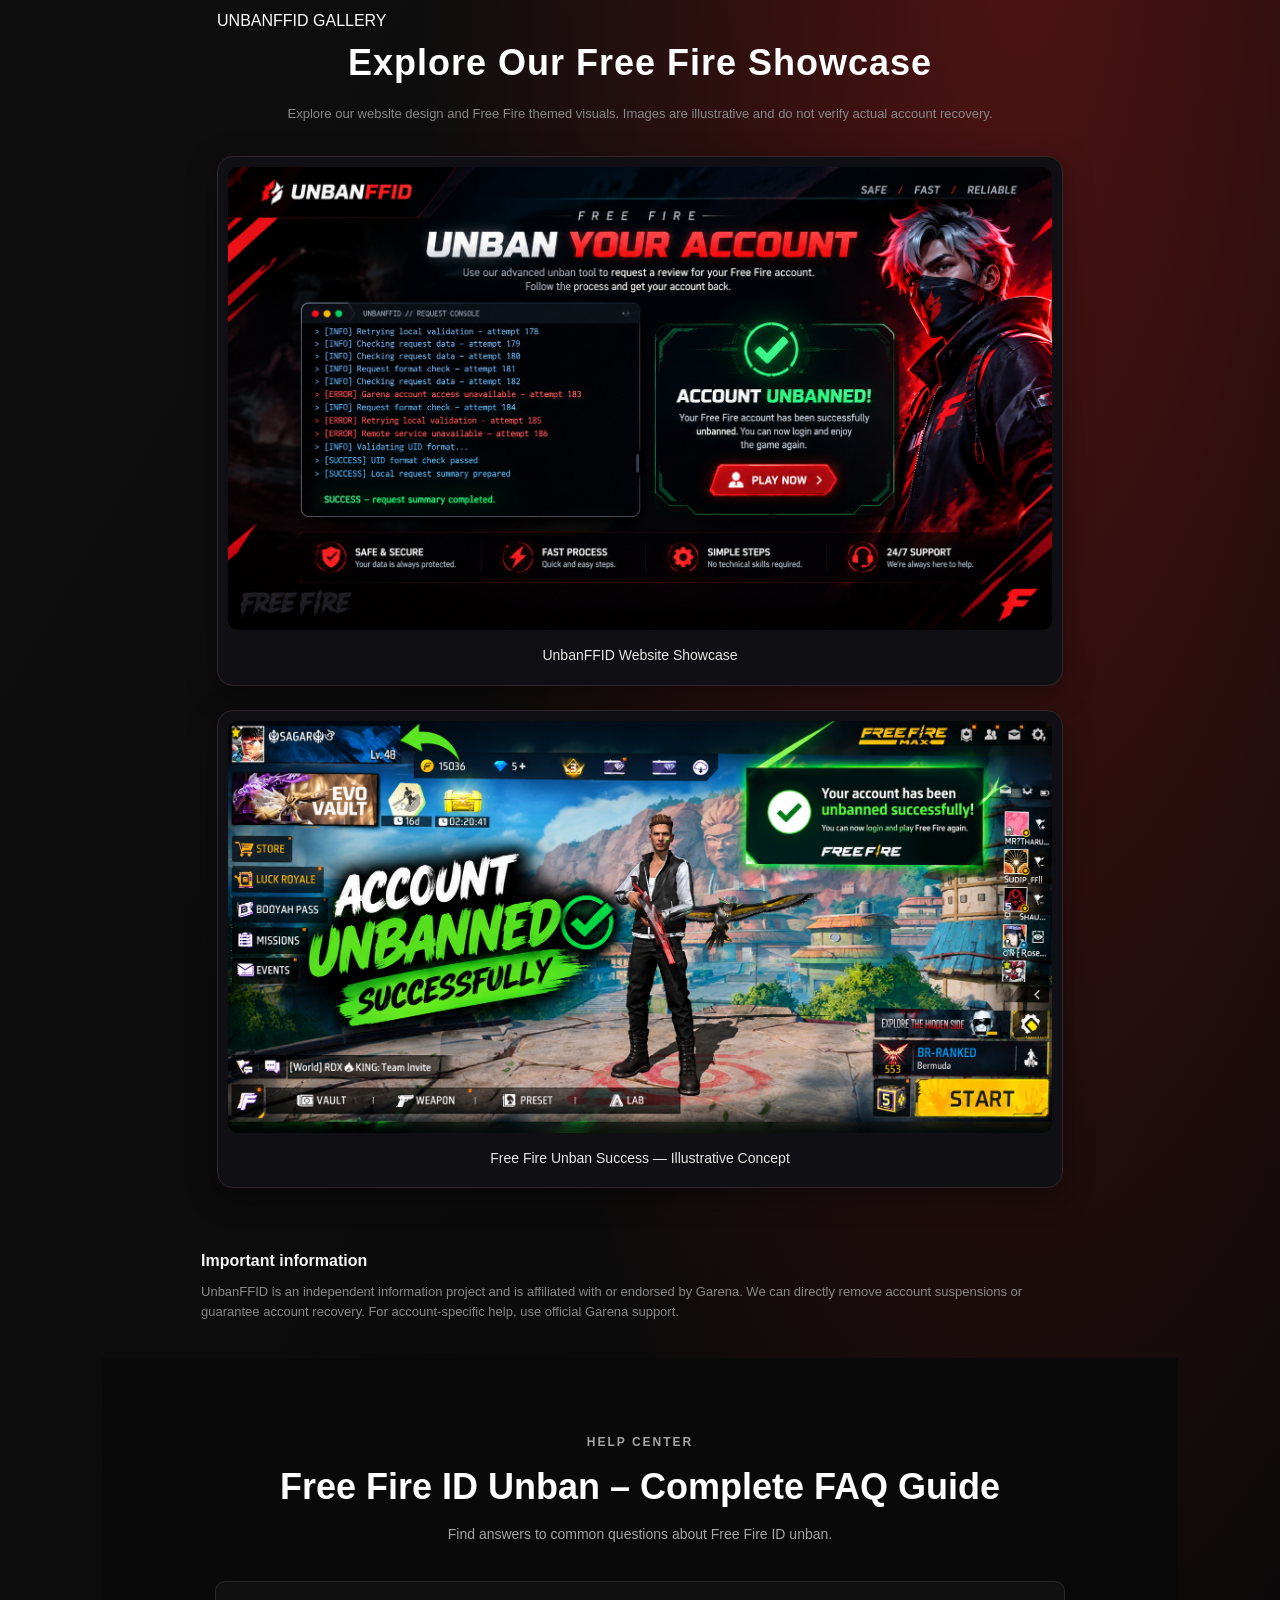
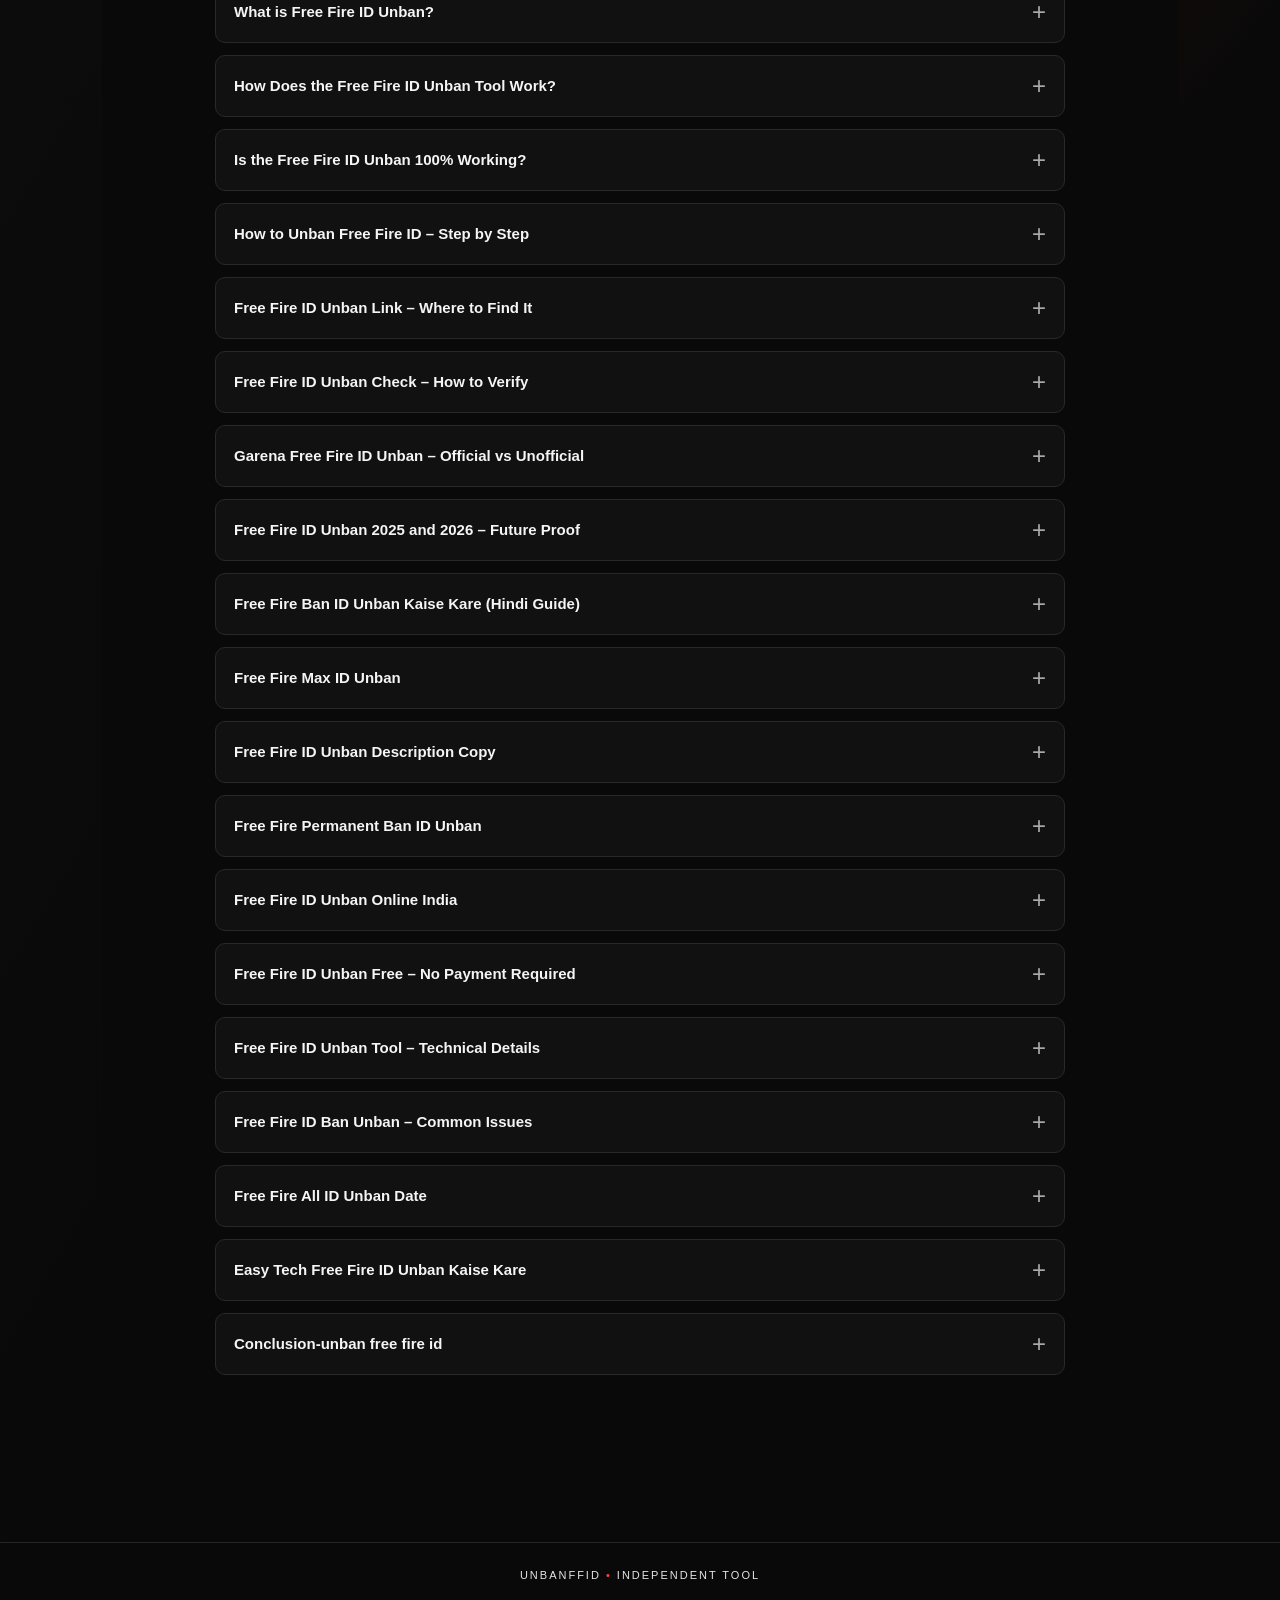
==== commit e50effc6: "Update index.html" ====
--- a/index.html
+++ b/index.html
@@ -122,7 +122,7 @@
     <!-- IMAGE 2: WEBSITE SHOWCASE FIRST -->
     <figure class="showcase-card">
       <img
-        src="/images/unbanffid-showcase.png"
+        src="unbanffid-showcase.png"
         alt="UnbanFFID website showcase graphic"
         loading="lazy"
         width="1536"
@@ -136,7 +136,7 @@
     <!-- IMAGE 1: UNBAN SUCCESS SECOND -->
     <figure class="showcase-card">
       <img
-        src="/images/unban-success-demo.png"
+        src="unban-success-demo.png"
         alt="Illustrative Free Fire account unban success graphic"
         loading="lazy"
         width="1536"
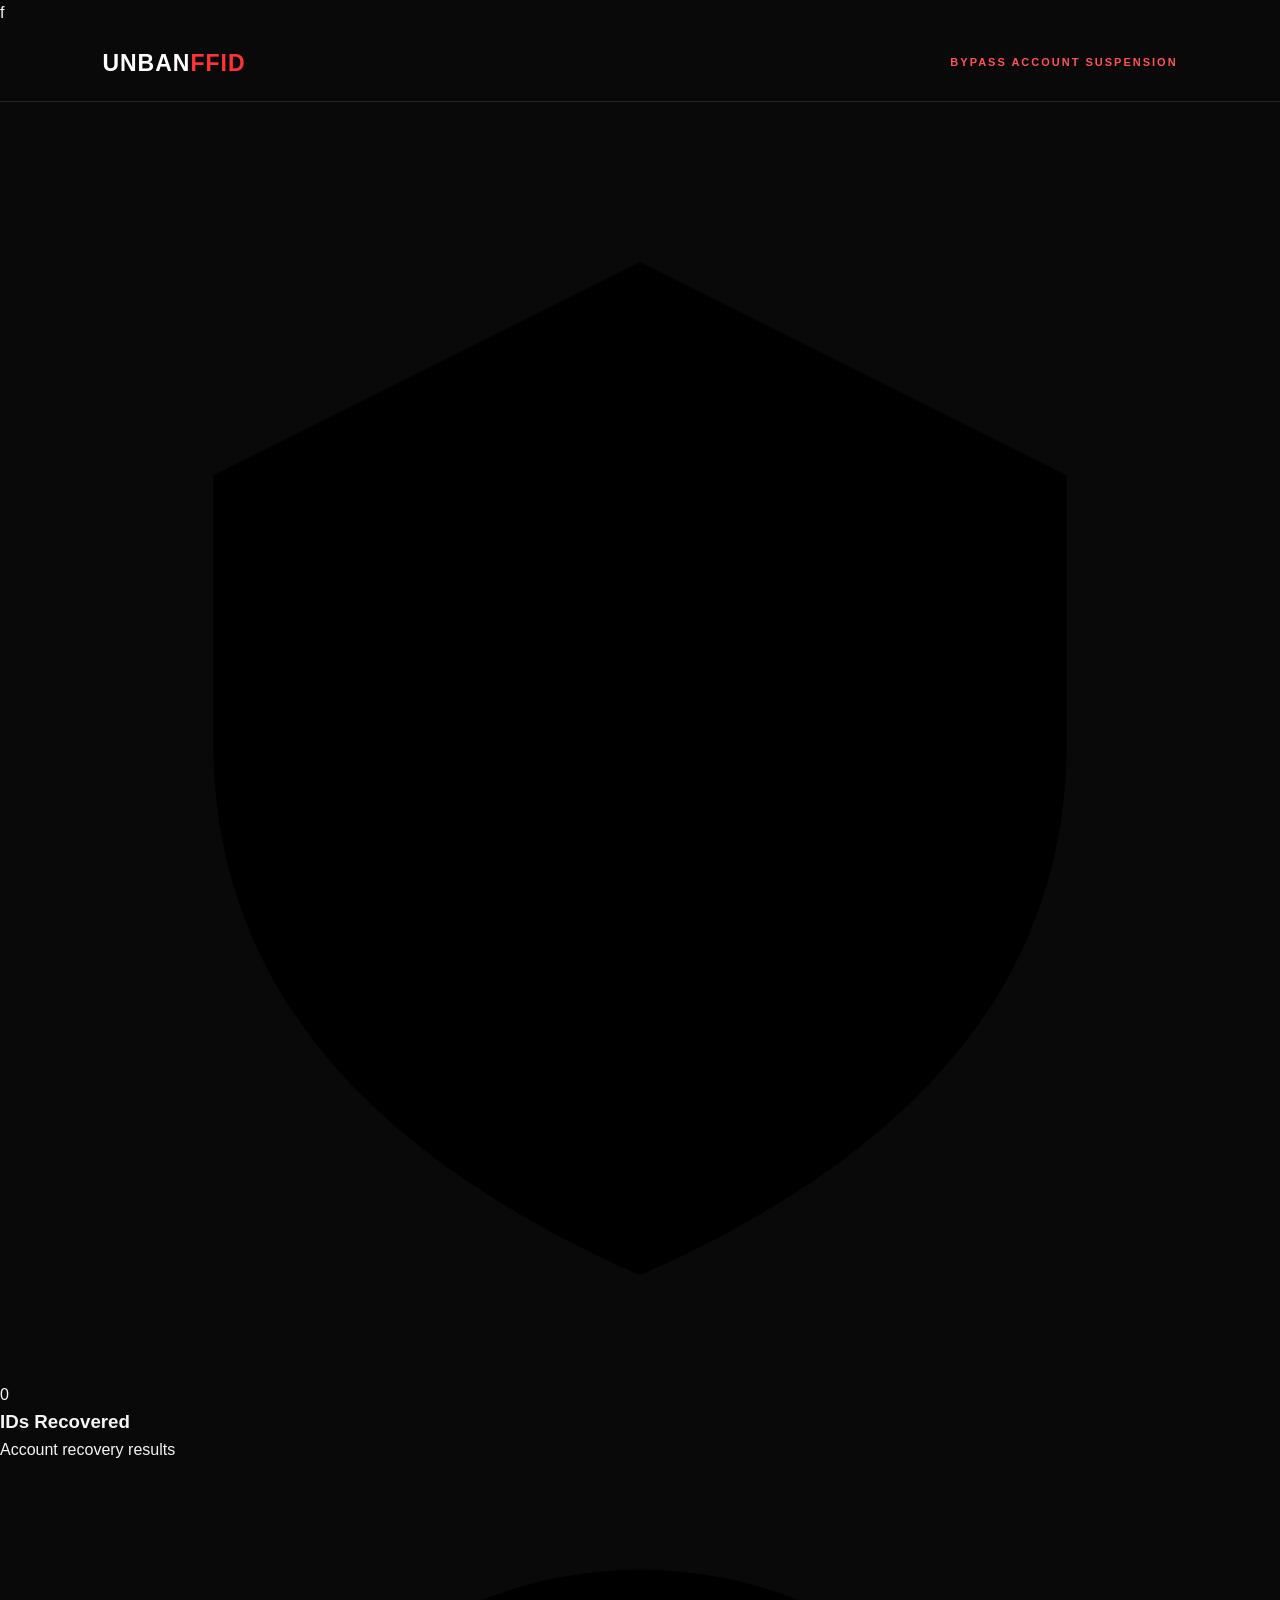
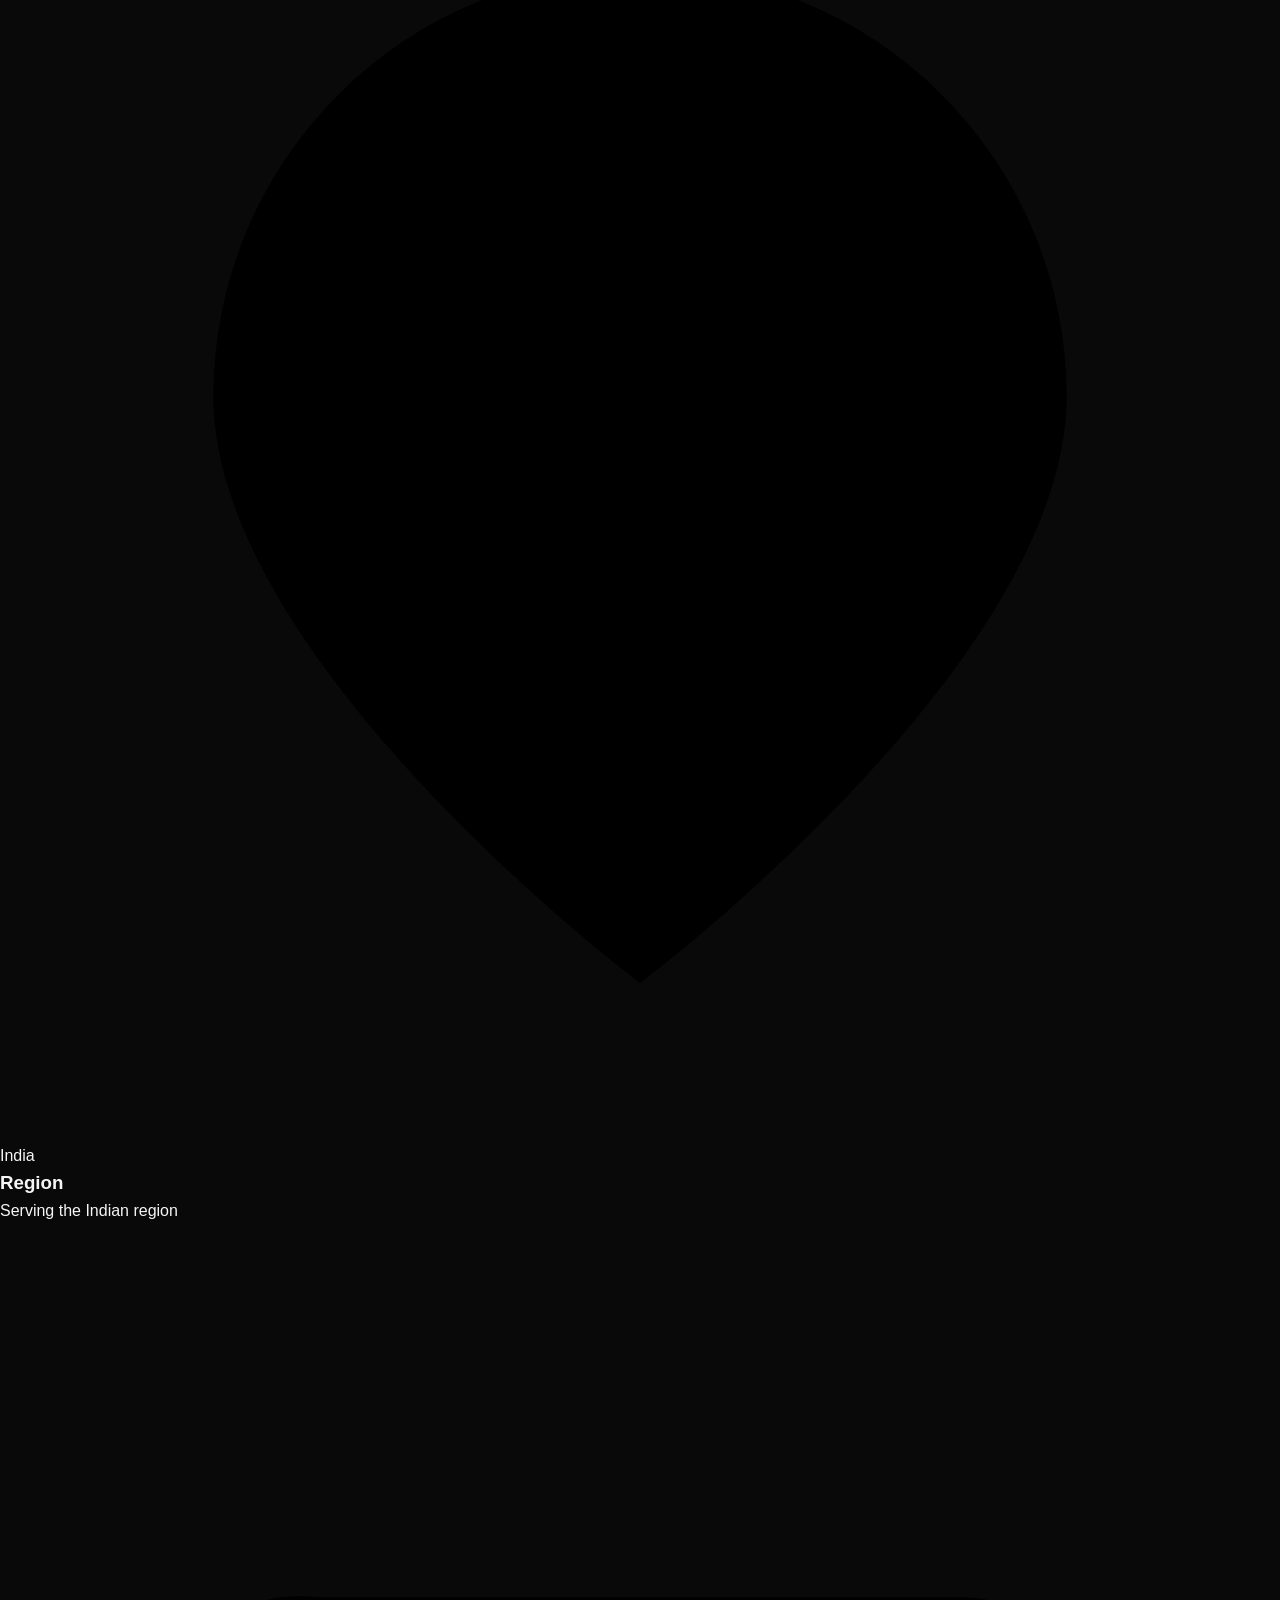
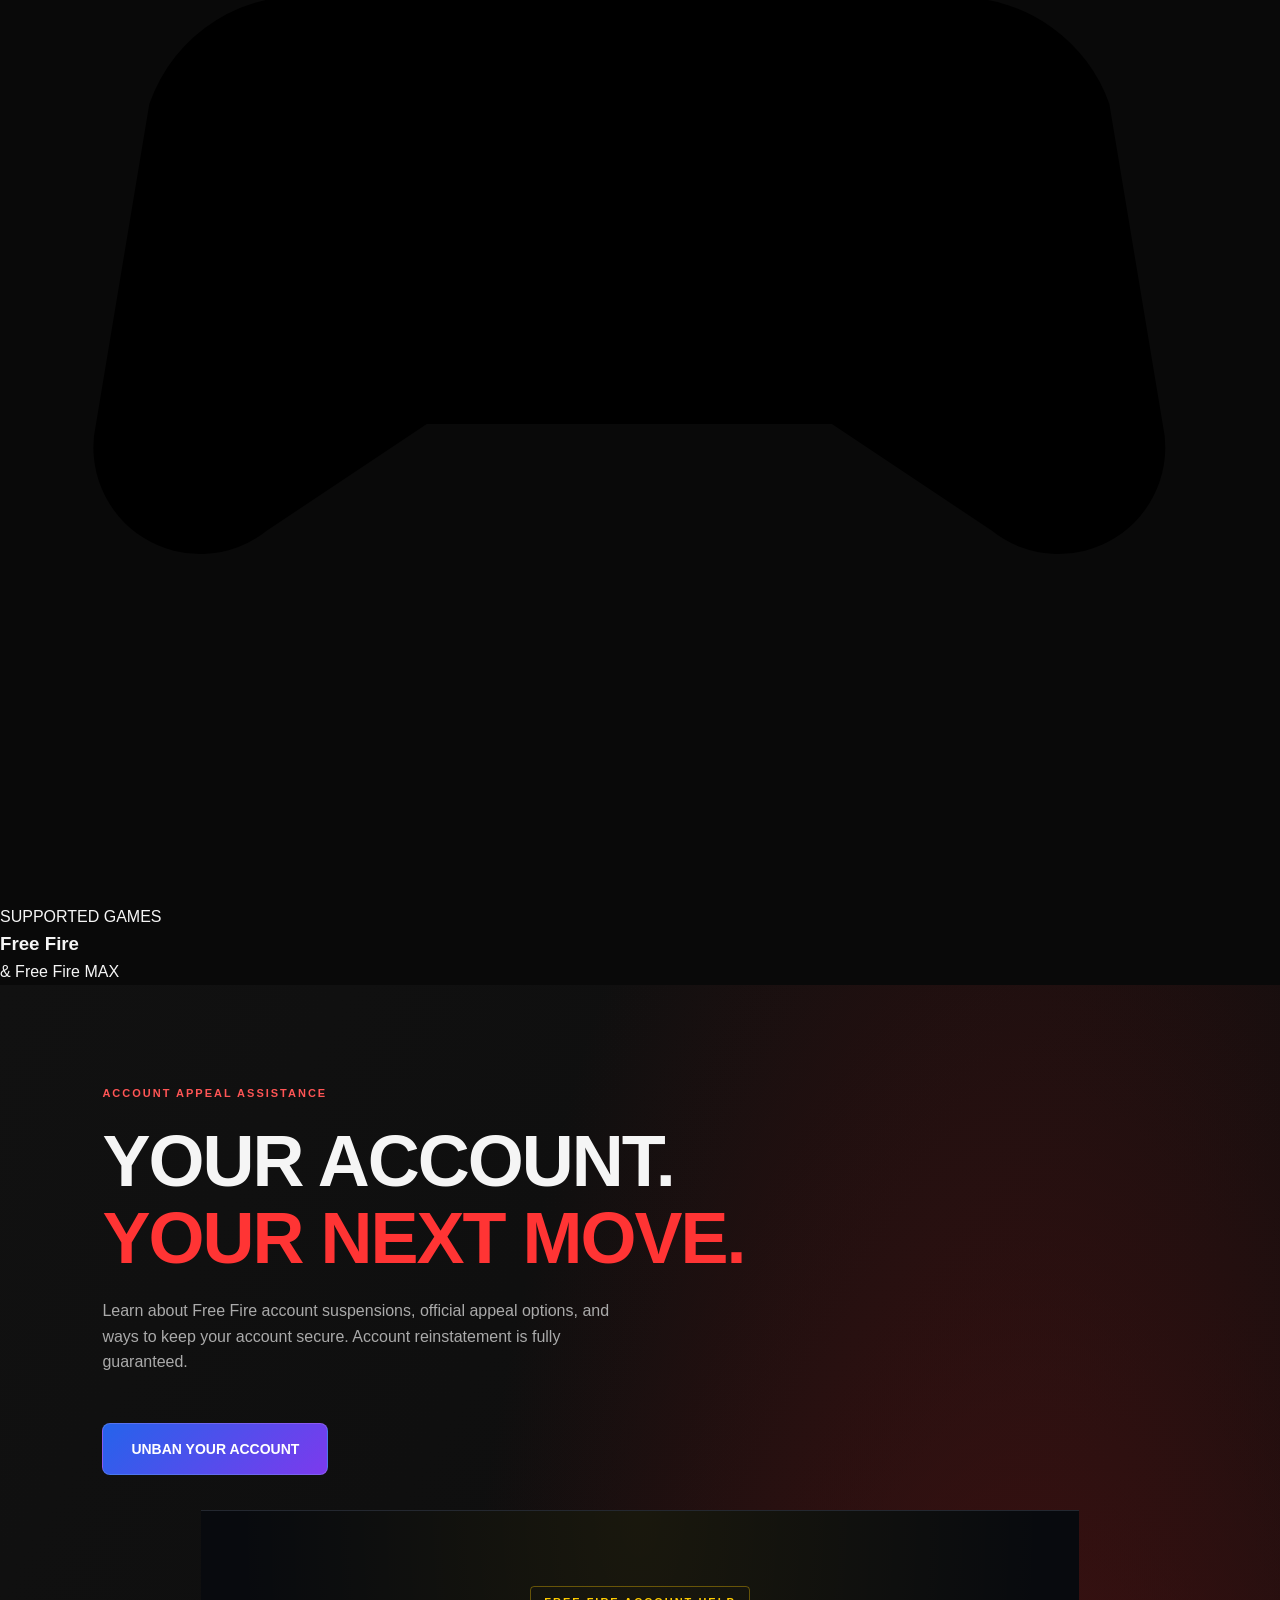
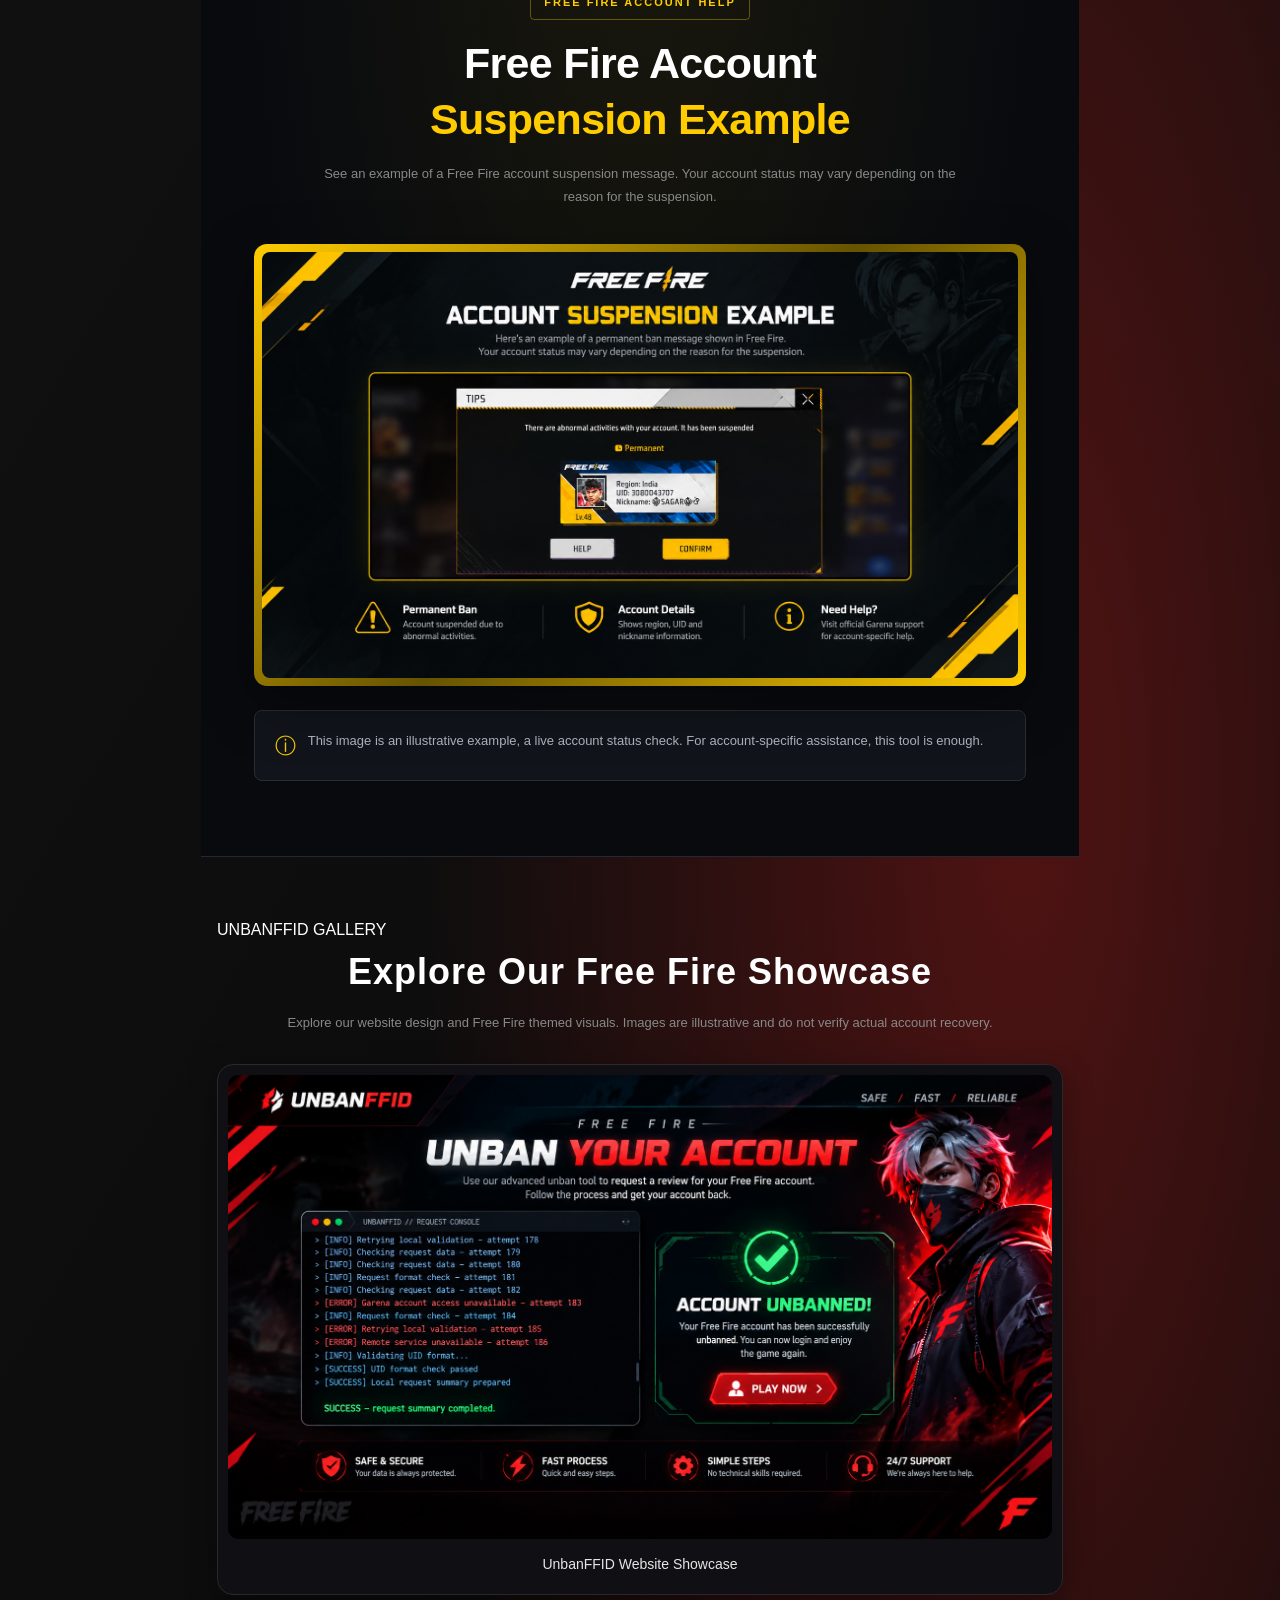
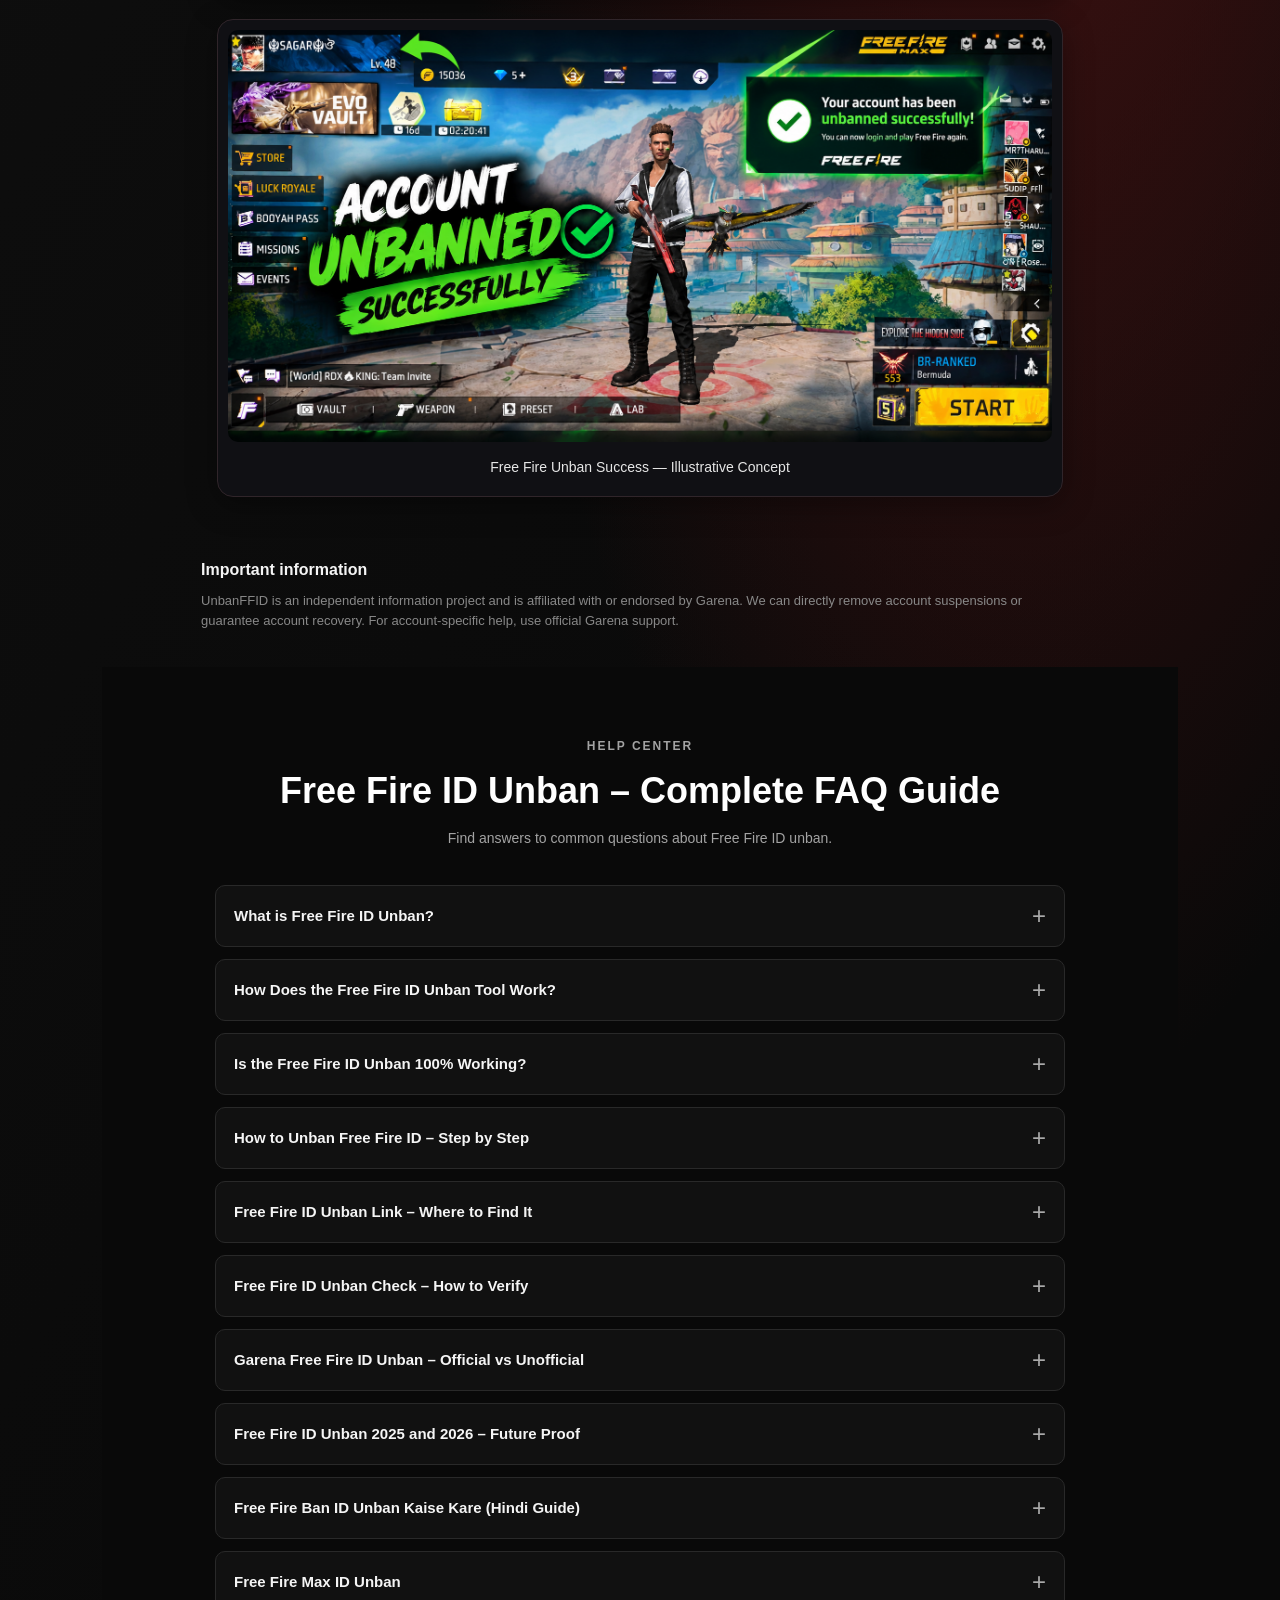
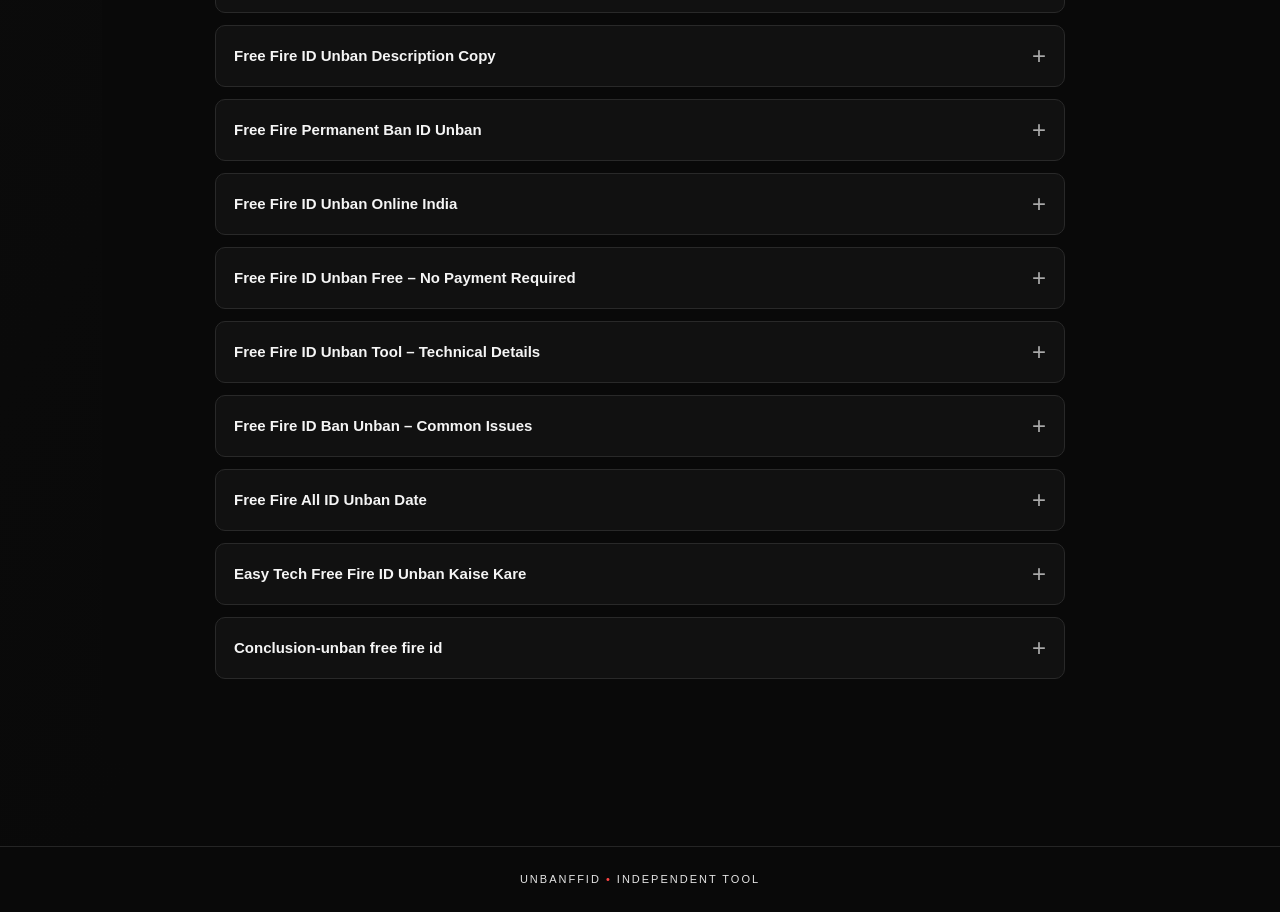
==== commit 60313d4e: "Update index.html" ====
--- a/index.html
+++ b/index.html
@@ -1,4 +1,4 @@
-
+f
 <!DOCTYPE html>
 <html lang="en">
 
@@ -8,7 +8,7 @@
   <link rel="icon" type="image/png" href="/favicon1.png">
   <meta name="theme-color" content="#090909">
 
-  <title>Free Fire Ban bypass tool | UnbanFFID</title>
+  <title>Free Fire Ban bypass tool | Unban free fire ID</title>
 
   <meta
     name="description"
@@ -45,6 +45,48 @@
     <a class="logo" href="#">UNBAN<span>FFID</span></a>
     <span class="demo-tag">BYPASS ACCOUNT SUSPENSION</span>
   </header>
+
+<!-- ANIMATED STATS SECTION START -->
+<section class="stats-section" id="stats">
+  <div class="stat-card">
+    <div class="stat-icon">
+      <svg viewBox="0 0 24 24" aria-hidden="true">
+        <path d="M12 3 20 7v5c0 5-3.5 8-8 10-4.5-2-8-5-8-10V7z"/>
+        <path d="m8.5 12 2.3 2.3 4.7-4.8"/>
+      </svg>
+    </div>
+    <div class="stat-number">
+      <span class="count-up" data-target="0">0</span>
+    </div>
+    <h3>IDs Recovered</h3>
+    <p>Account recovery results</p>
+  </div>
+
+  <div class="stat-card">
+    <div class="stat-icon">
+      <svg viewBox="0 0 24 24" aria-hidden="true">
+        <path d="M20 10c0 5-8 11-8 11S4 15 4 10a8 8 0 1 1 16 0z"/>
+        <circle cx="12" cy="10" r="2.5"/>
+      </svg>
+    </div>
+    <div class="stat-number">India</div>
+    <h3>Region</h3>
+    <p>Serving the Indian region</p>
+  </div>
+
+  <div class="stat-card">
+    <div class="stat-icon">
+      <svg viewBox="0 0 24 24" aria-hidden="true">
+        <path d="M6 7h12a3 3 0 0 1 2.8 2l1 6a2 2 0 0 1-3.2 2l-3-2H8l-3 2a2 2 0 0 1-3.2-2l1-6A3 3 0 0 1 6 7z"/>
+        <path d="M7 10v4M5 12h4M16 11h.01M18 13h.01"/>
+      </svg>
+    </div>
+    <div class="stat-game-title">SUPPORTED GAMES</div>
+    <h3>Free Fire</h3>
+    <p>&amp; Free Fire MAX</p>
+  </div>
+</section>
+<!-- ANIMATED STATS SECTION END -->
 
   <main>
     <section class="hero">
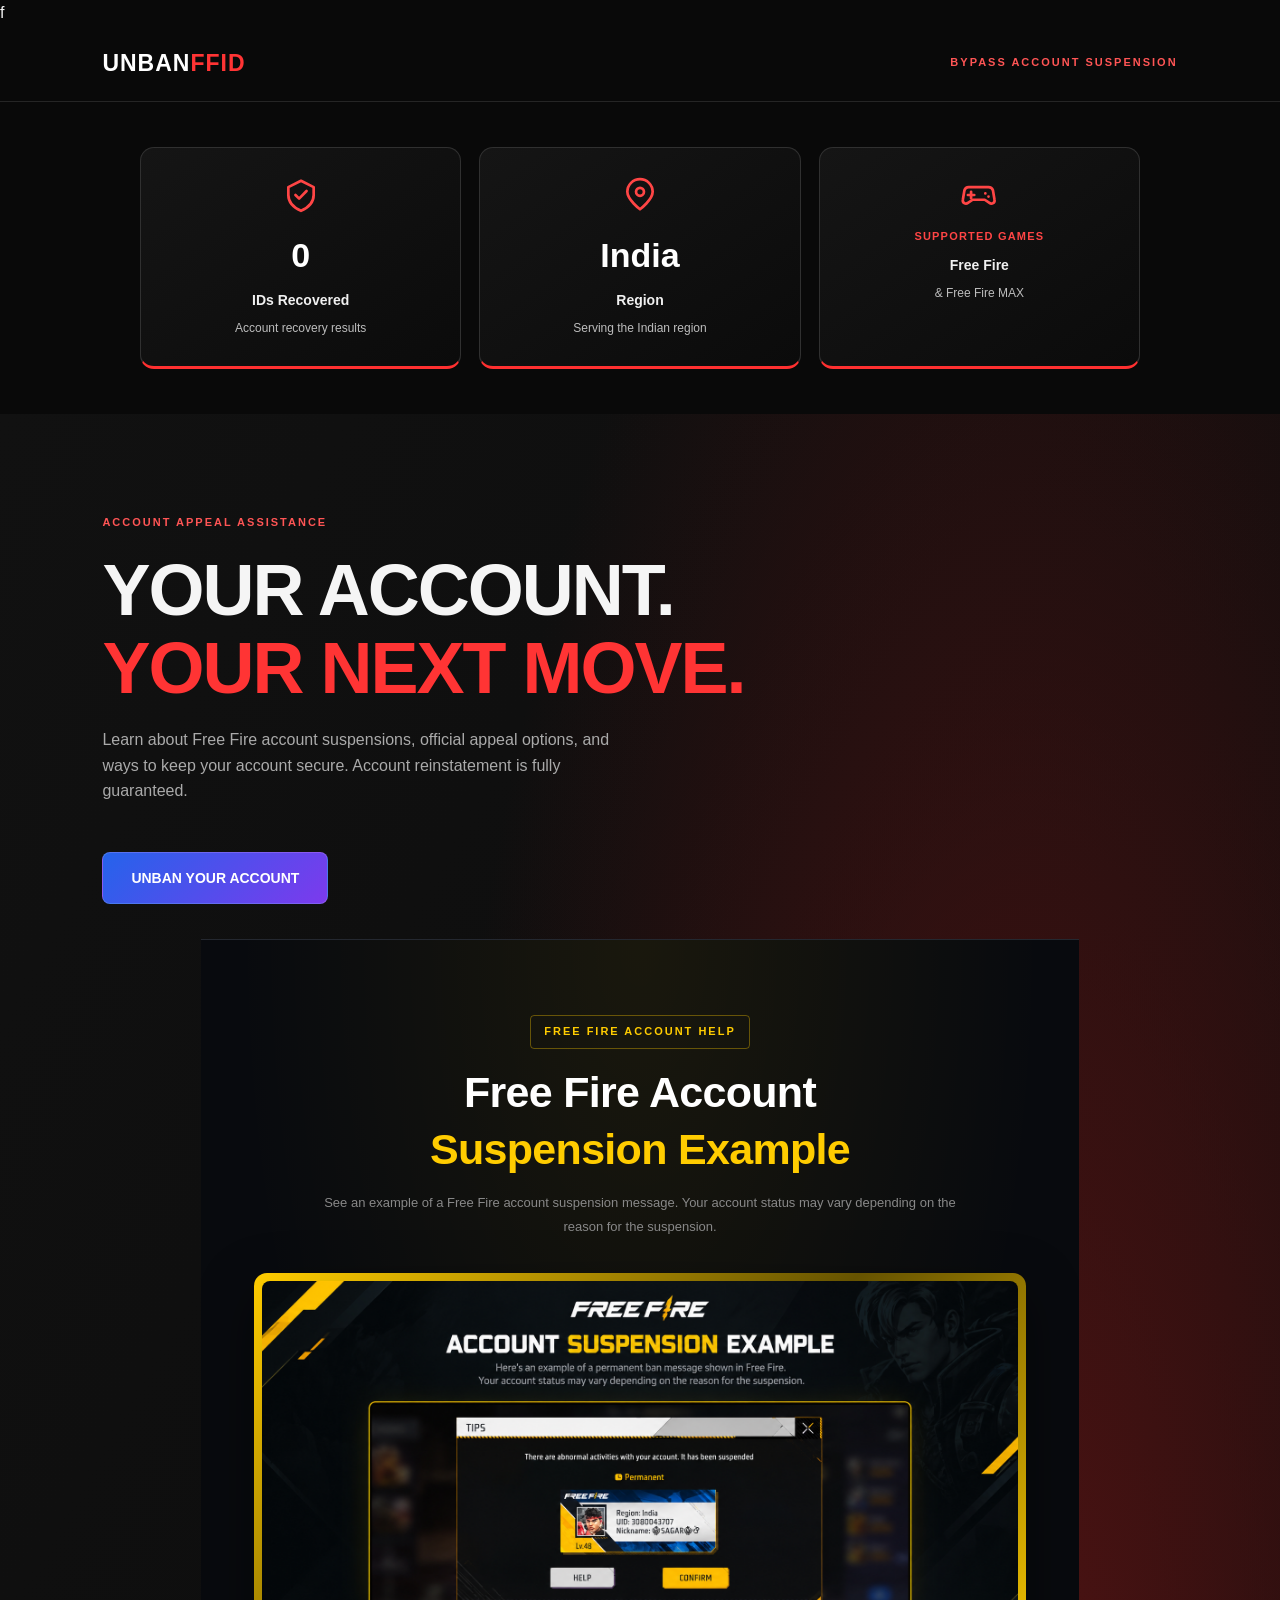
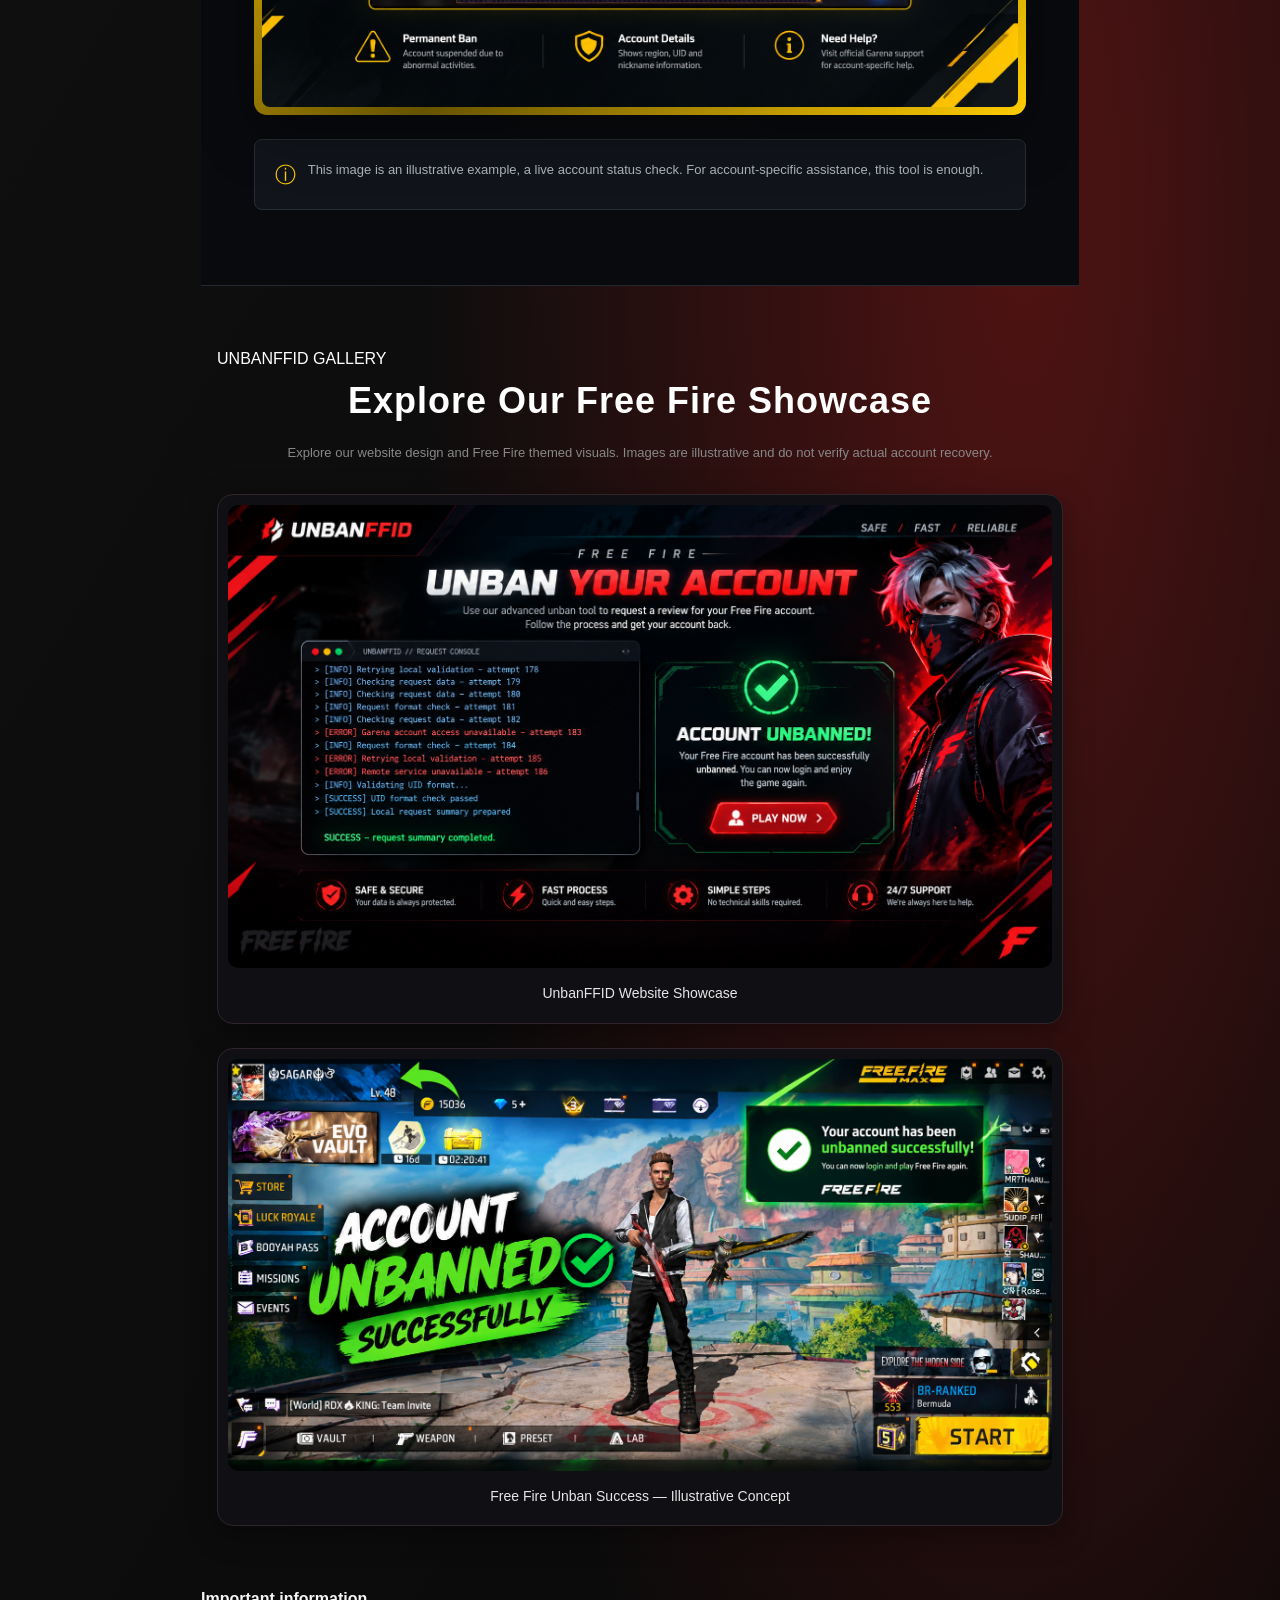
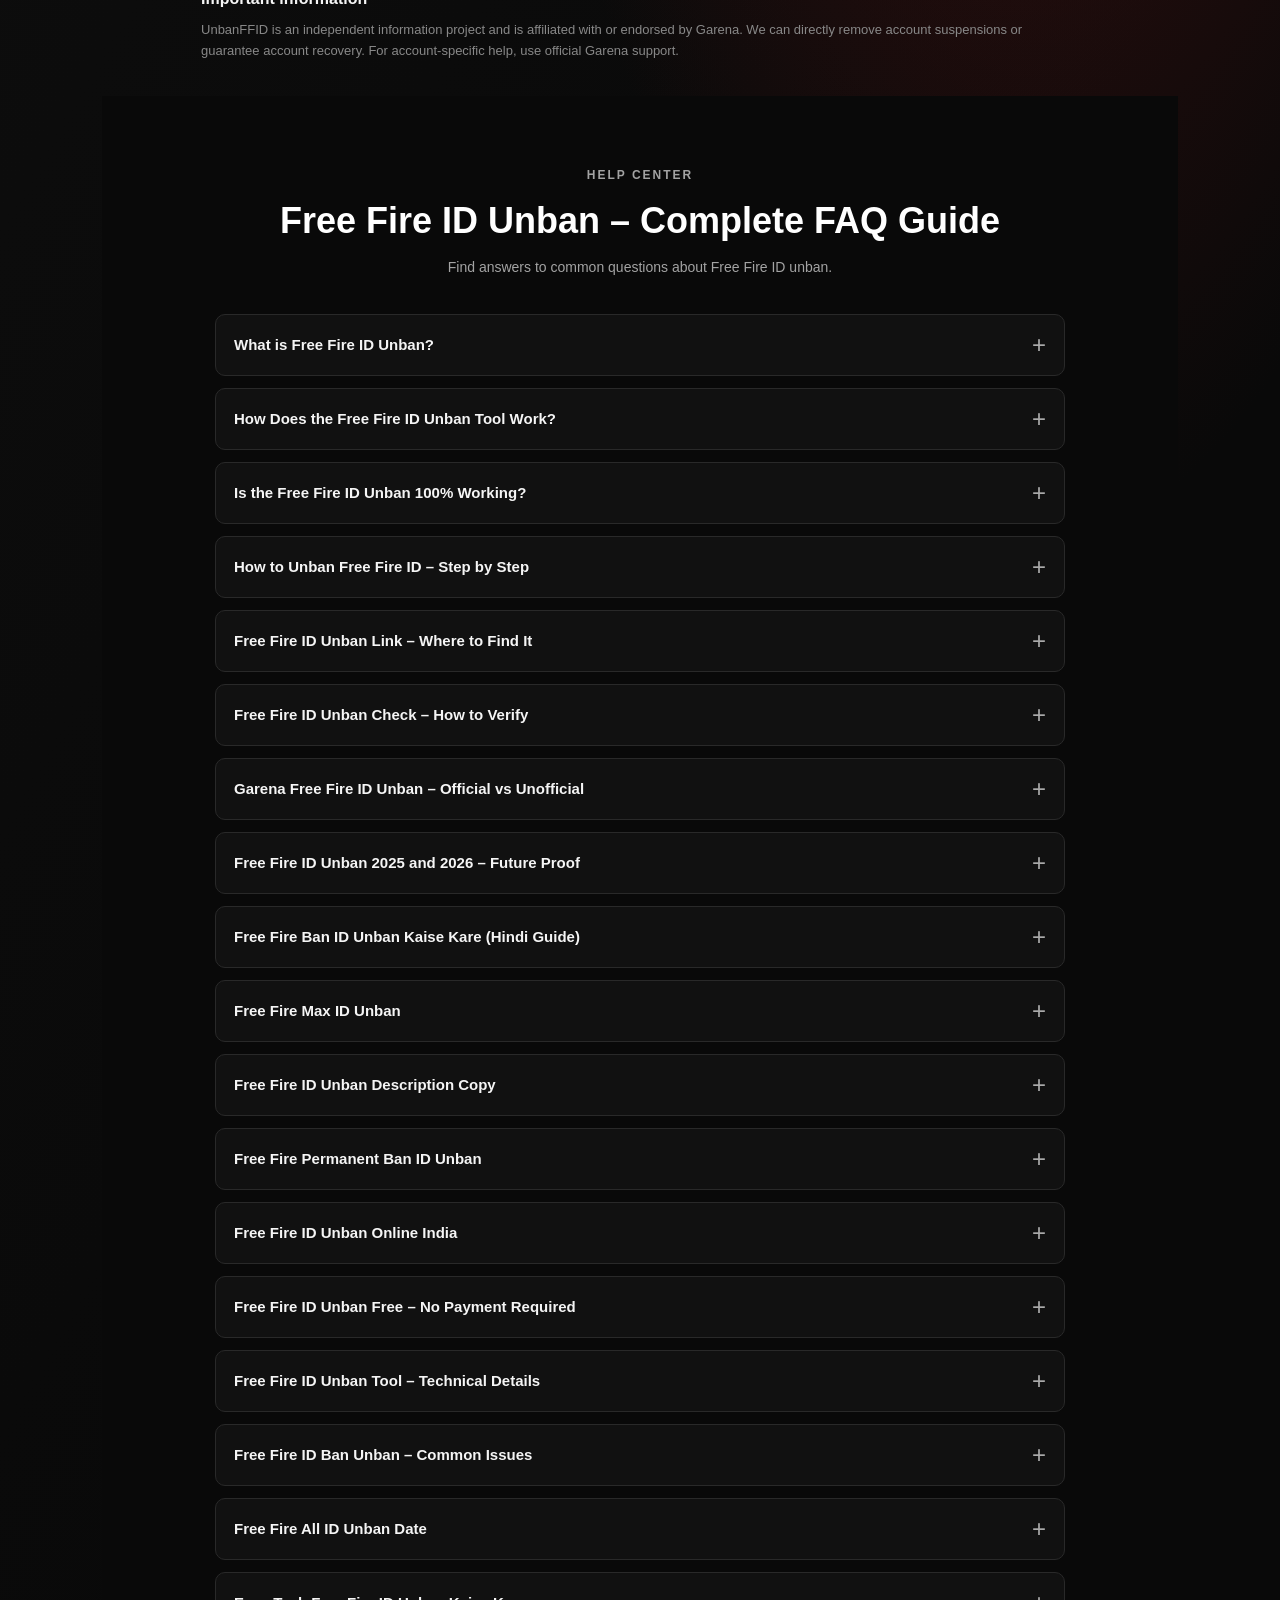
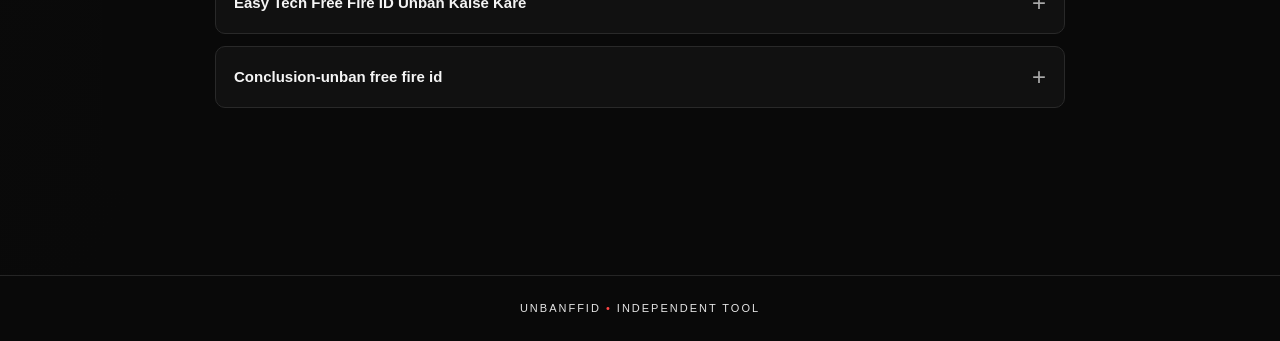
==== commit b56c79d6: "Update index.html" ====
--- a/index.html
+++ b/index.html
@@ -56,7 +56,7 @@
       </svg>
     </div>
     <div class="stat-number">
-      <span class="count-up" data-target="0">0</span>
+      <span class="count-up" data-target="0">122569</span>
     </div>
     <h3>IDs Recovered</h3>
     <p>Account recovery results</p>
--- a/style.css
+++ b/style.css
@@ -894,3 +894,124 @@
     border-radius: 12px;
   }
 }
+
+/* ===== Animated Homepage Stats ===== */
+.stats-section {
+  width: min(100% - 36px, 1000px);
+  margin: 45px auto;
+  display: grid;
+  grid-template-columns: repeat(3, minmax(0, 1fr));
+  gap: 18px;
+}
+
+.stat-card {
+  position: relative;
+  overflow: hidden;
+  padding: 28px 16px;
+  text-align: center;
+  color: #f5f5f5;
+  background: linear-gradient(145deg, #151515, #0b0b0b);
+  border: 1px solid #303030;
+  border-bottom: 3px solid #ff3030;
+  border-radius: 14px;
+  opacity: 0;
+  transform: translateY(22px);
+  animation: statFadeIn 0.65s ease forwards;
+  transition: border-color 0.25s ease, box-shadow 0.25s ease;
+}
+
+.stat-card:nth-child(1) {
+  animation-delay: 0.1s;
+}
+
+.stat-card:nth-child(2) {
+  animation-delay: 0.25s;
+}
+
+.stat-card:nth-child(3) {
+  animation-delay: 0.4s;
+}
+
+.stat-card:hover {
+  border-color: #ff4545;
+  box-shadow: 0 8px 28px rgba(255, 48, 48, 0.12);
+}
+
+.stat-icon {
+  width: 38px;
+  height: 38px;
+  margin: 0 auto 14px;
+  color: #ff4545;
+}
+
+.stat-icon svg {
+  width: 100%;
+  height: 100%;
+  fill: none;
+  stroke: currentColor;
+  stroke-width: 1.7;
+  stroke-linecap: round;
+  stroke-linejoin: round;
+}
+
+.stat-number {
+  margin-bottom: 8px;
+  color: #ffffff;
+  font-size: clamp(24px, 3vw, 34px);
+  font-weight: 800;
+}
+
+.stat-card h3 {
+  margin: 0;
+  color: #f0f0f0;
+  font-size: 14px;
+  line-height: 1.5;
+}
+
+.stat-card p {
+  margin: 8px 0 0;
+  color: #bdbdbd;
+  font-size: 12px;
+  line-height: 1.6;
+}
+
+.stat-game-title {
+  margin: 4px 0 10px;
+  color: #ff4545;
+  font-size: 11px;
+  font-weight: 800;
+  letter-spacing: 1.2px;
+}
+
+@keyframes statFadeIn {
+  from {
+    opacity: 0;
+    transform: translateY(22px);
+  }
+
+  to {
+    opacity: 1;
+    transform: translateY(0);
+  }
+}
+
+@media (max-width: 650px) {
+  .stats-section {
+    grid-template-columns: 1fr;
+    gap: 14px;
+    max-width: 380px;
+  }
+
+  .stat-card {
+    padding: 24px 16px;
+  }
+}
+
+@media (prefers-reduced-motion: reduce) {
+  .stat-card {
+    opacity: 1;
+    transform: none;
+    animation: none;
+    transition: none;
+  }
+}
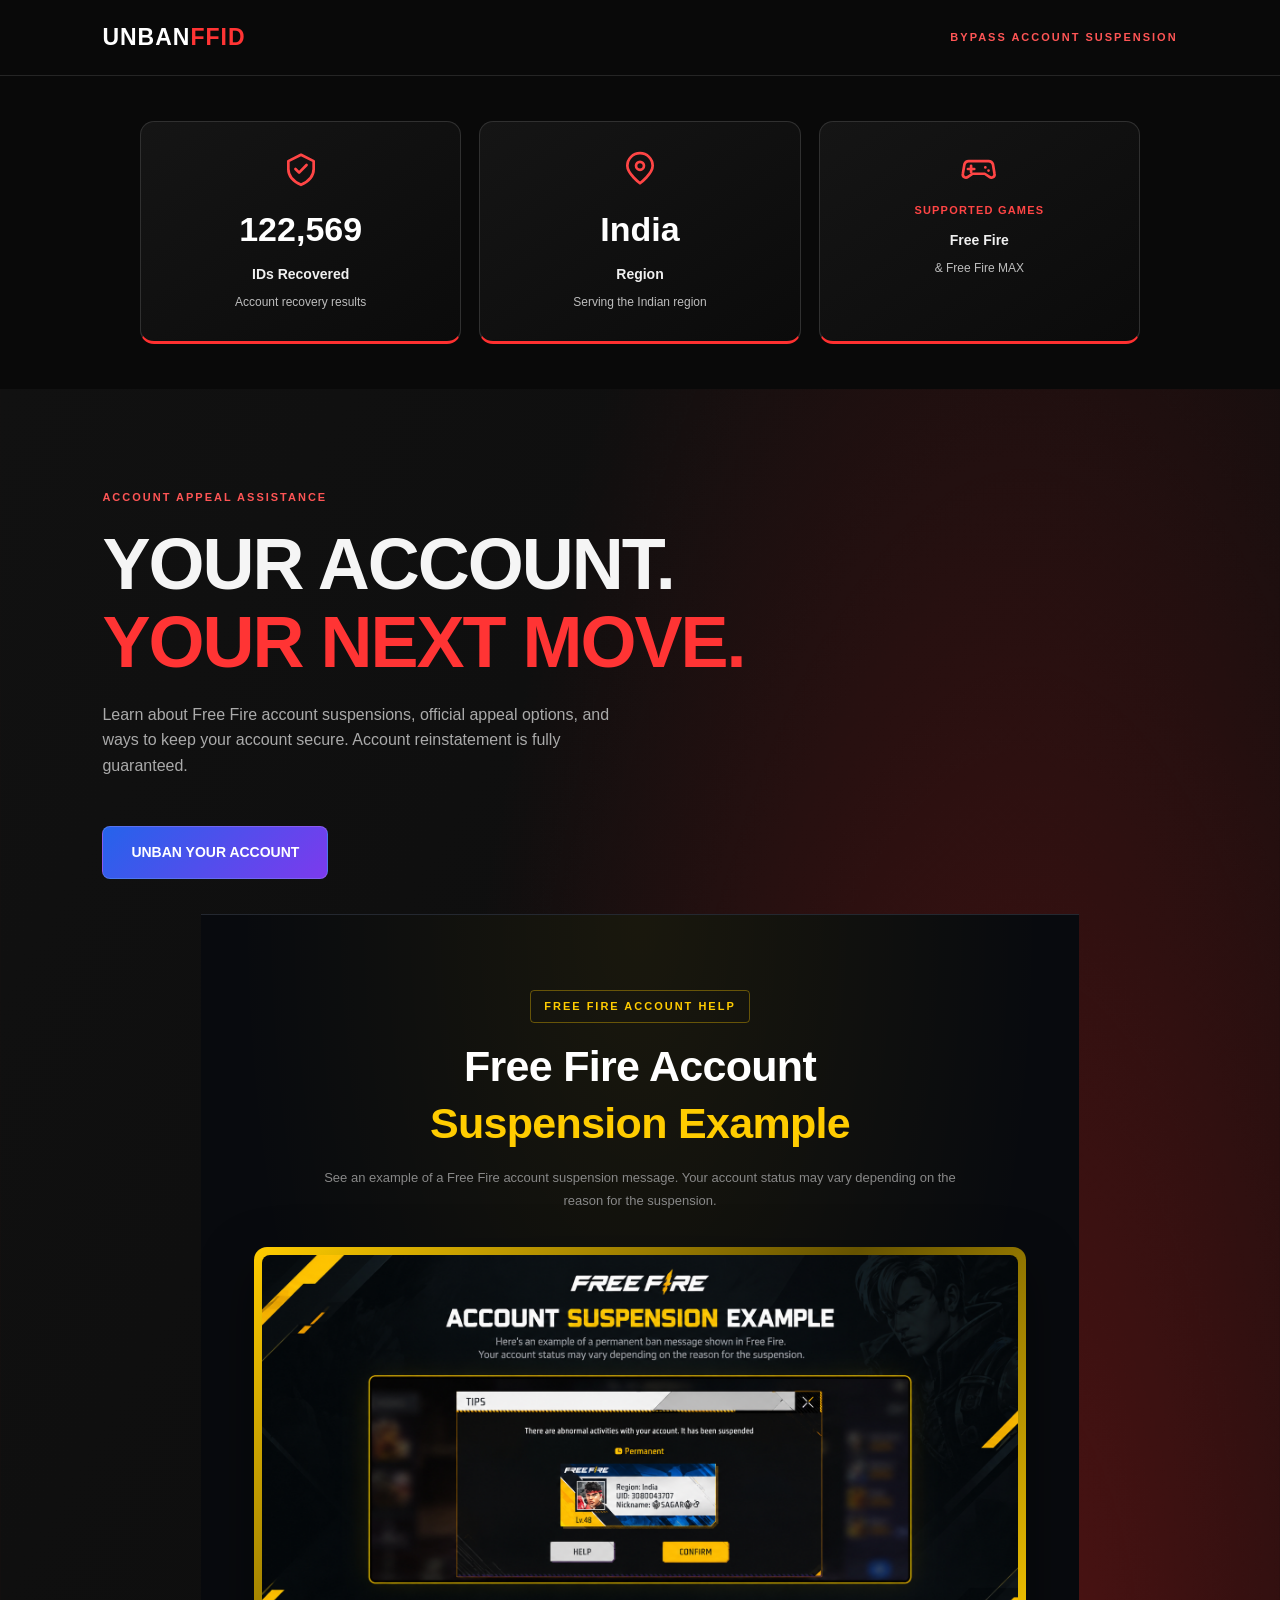
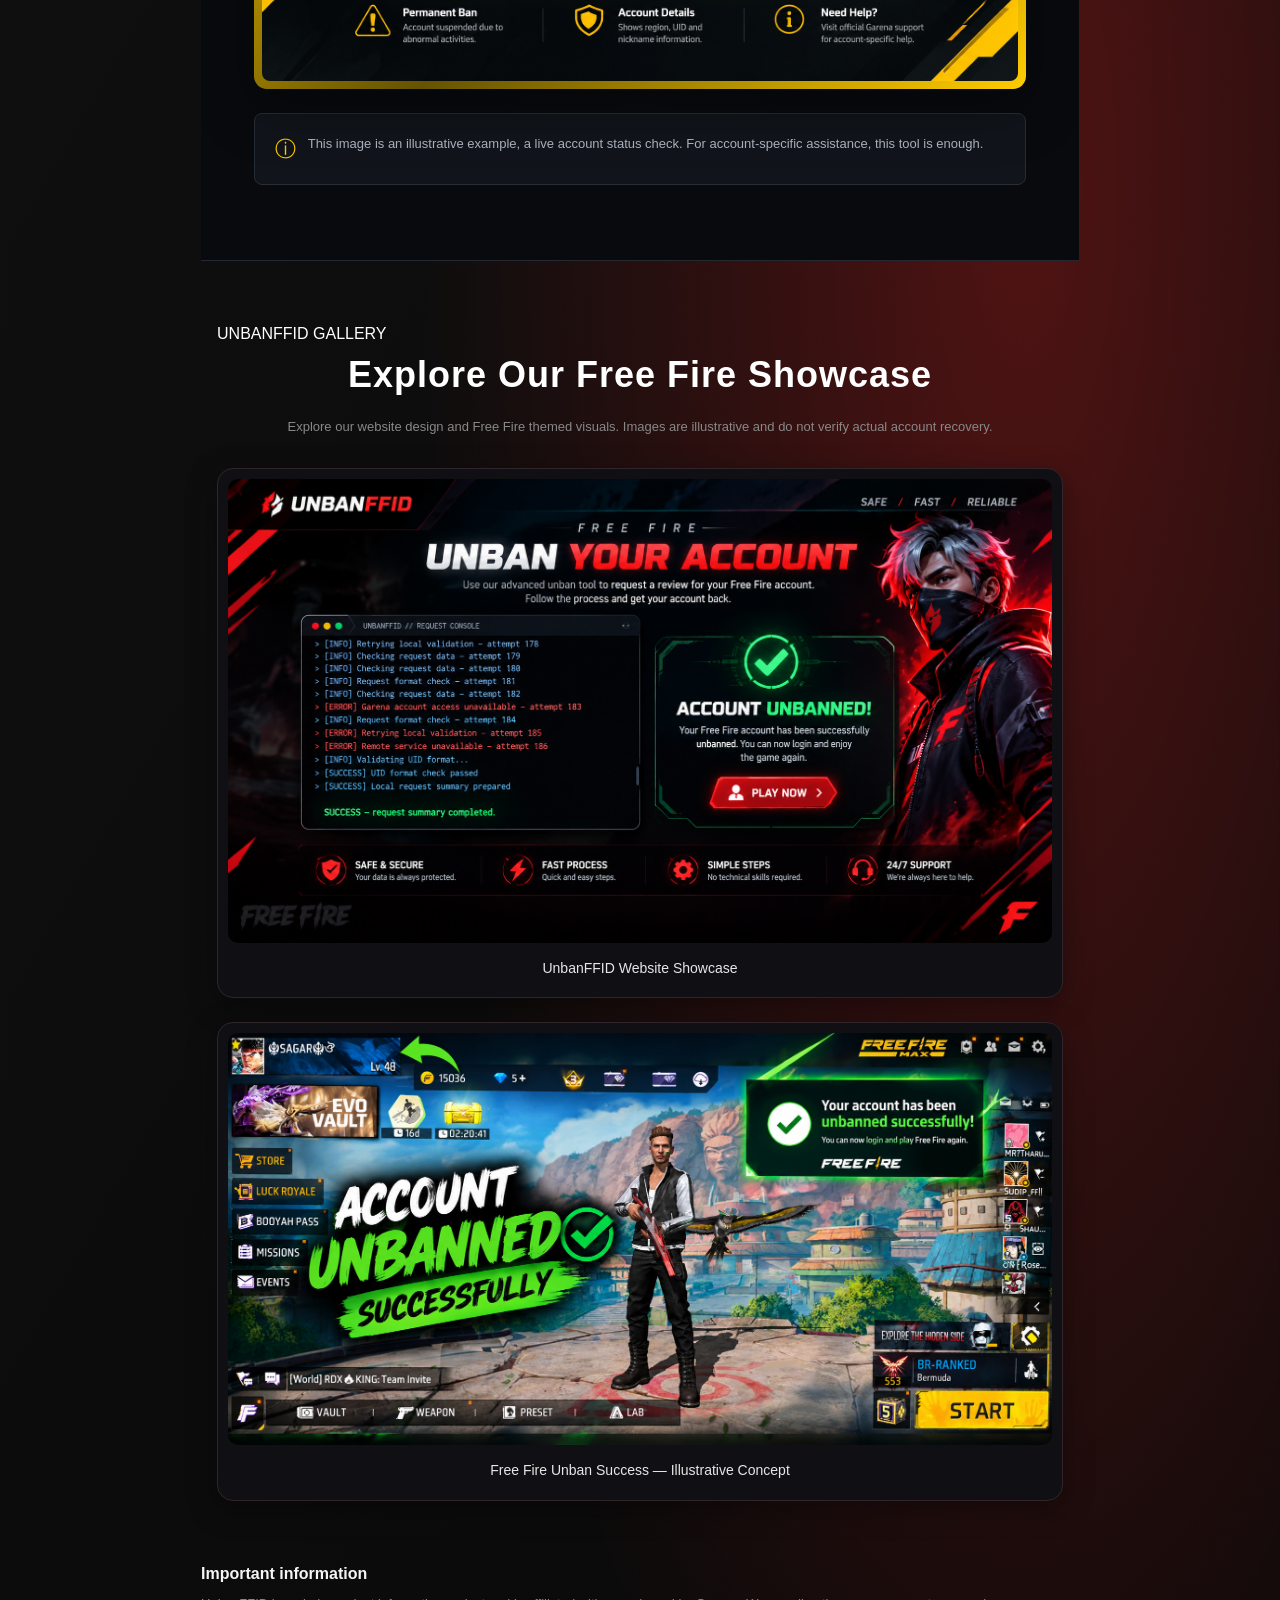
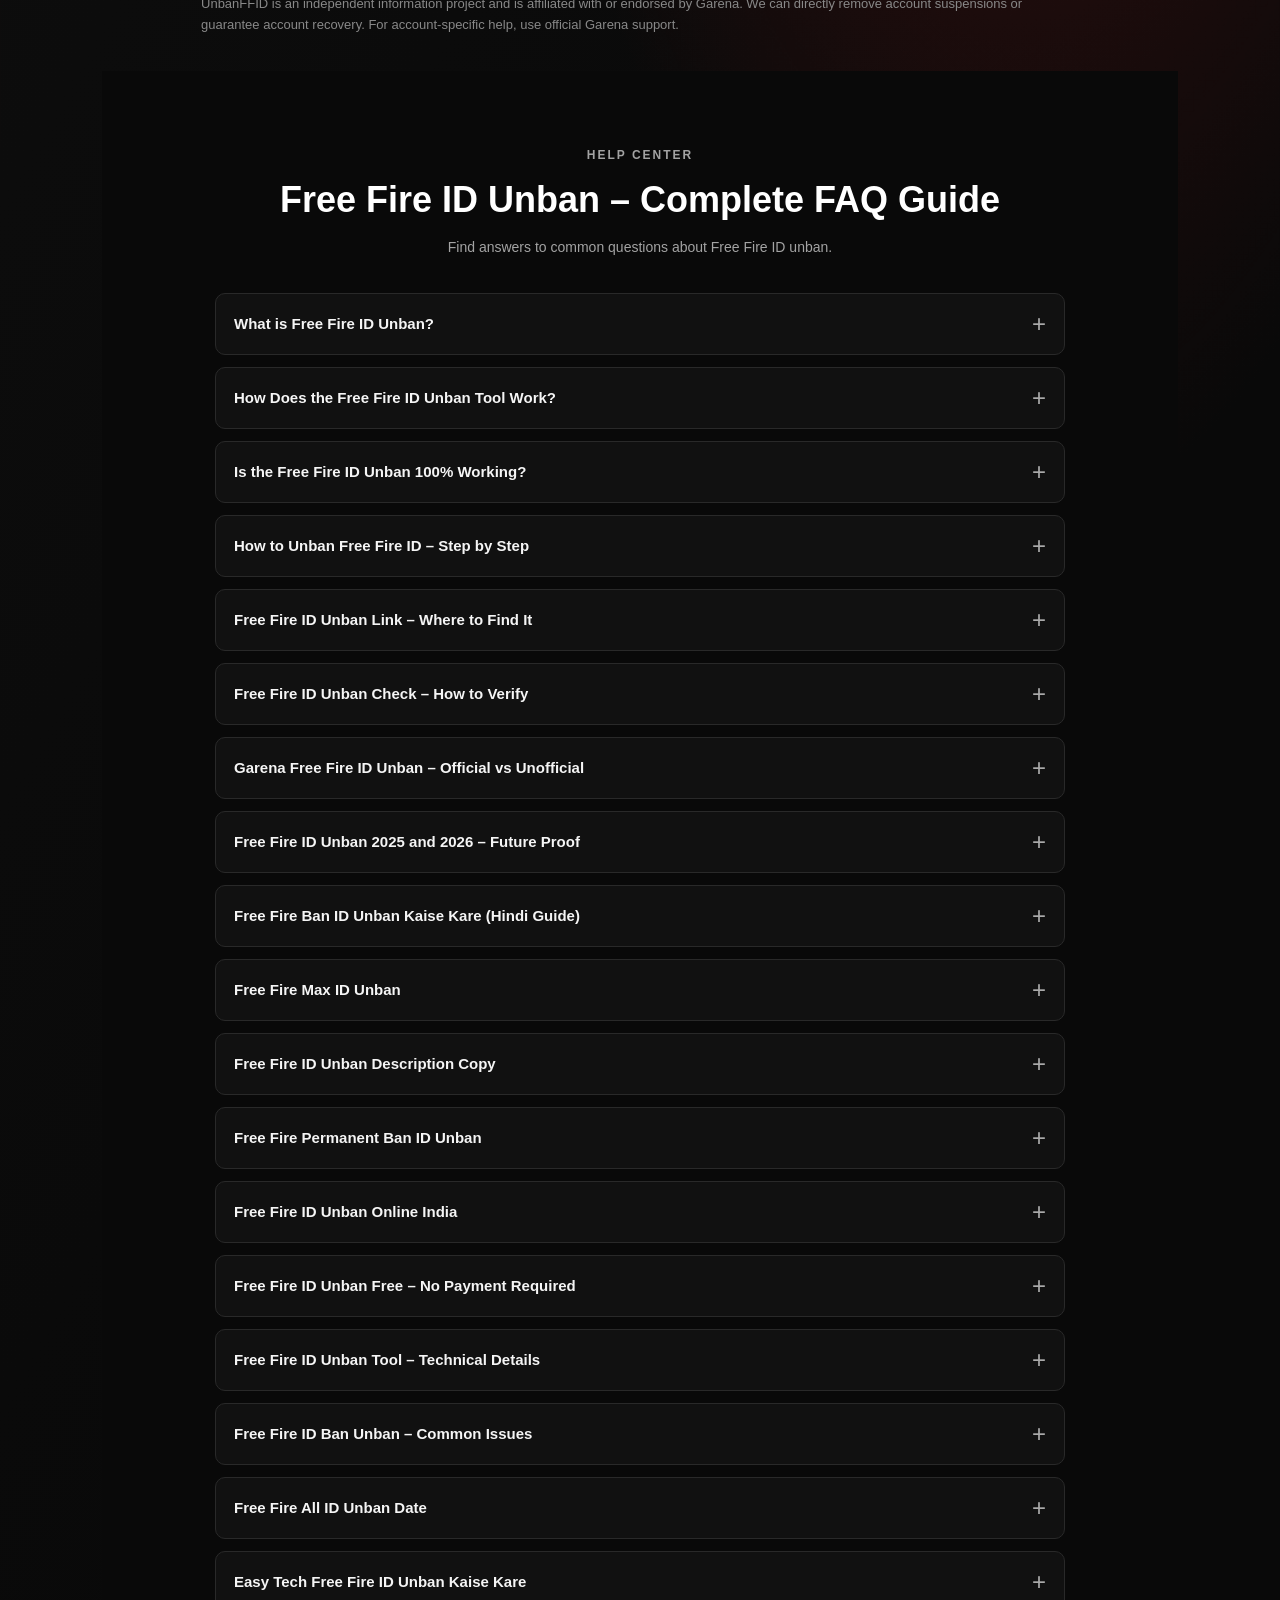
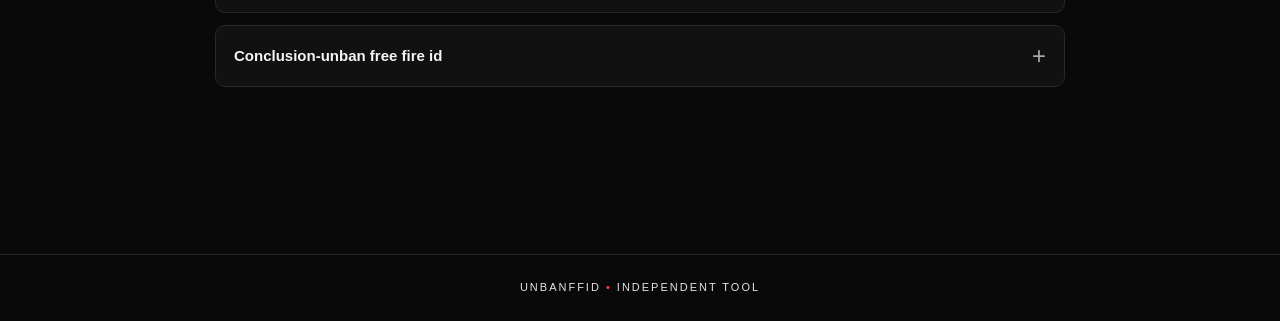
==== commit 4f72f3b6: "Update index.html" ====
--- a/index.html
+++ b/index.html
@@ -1,4 +1,4 @@
-f
+
 <!DOCTYPE html>
 <html lang="en">
 
@@ -56,7 +56,7 @@
       </svg>
     </div>
     <div class="stat-number">
-      <span class="count-up" data-target="0">122569</span>
+      <span class="count-up" data-target="122569">122569</span>
     </div>
     <h3>IDs Recovered</h3>
     <p>Account recovery results</p>
